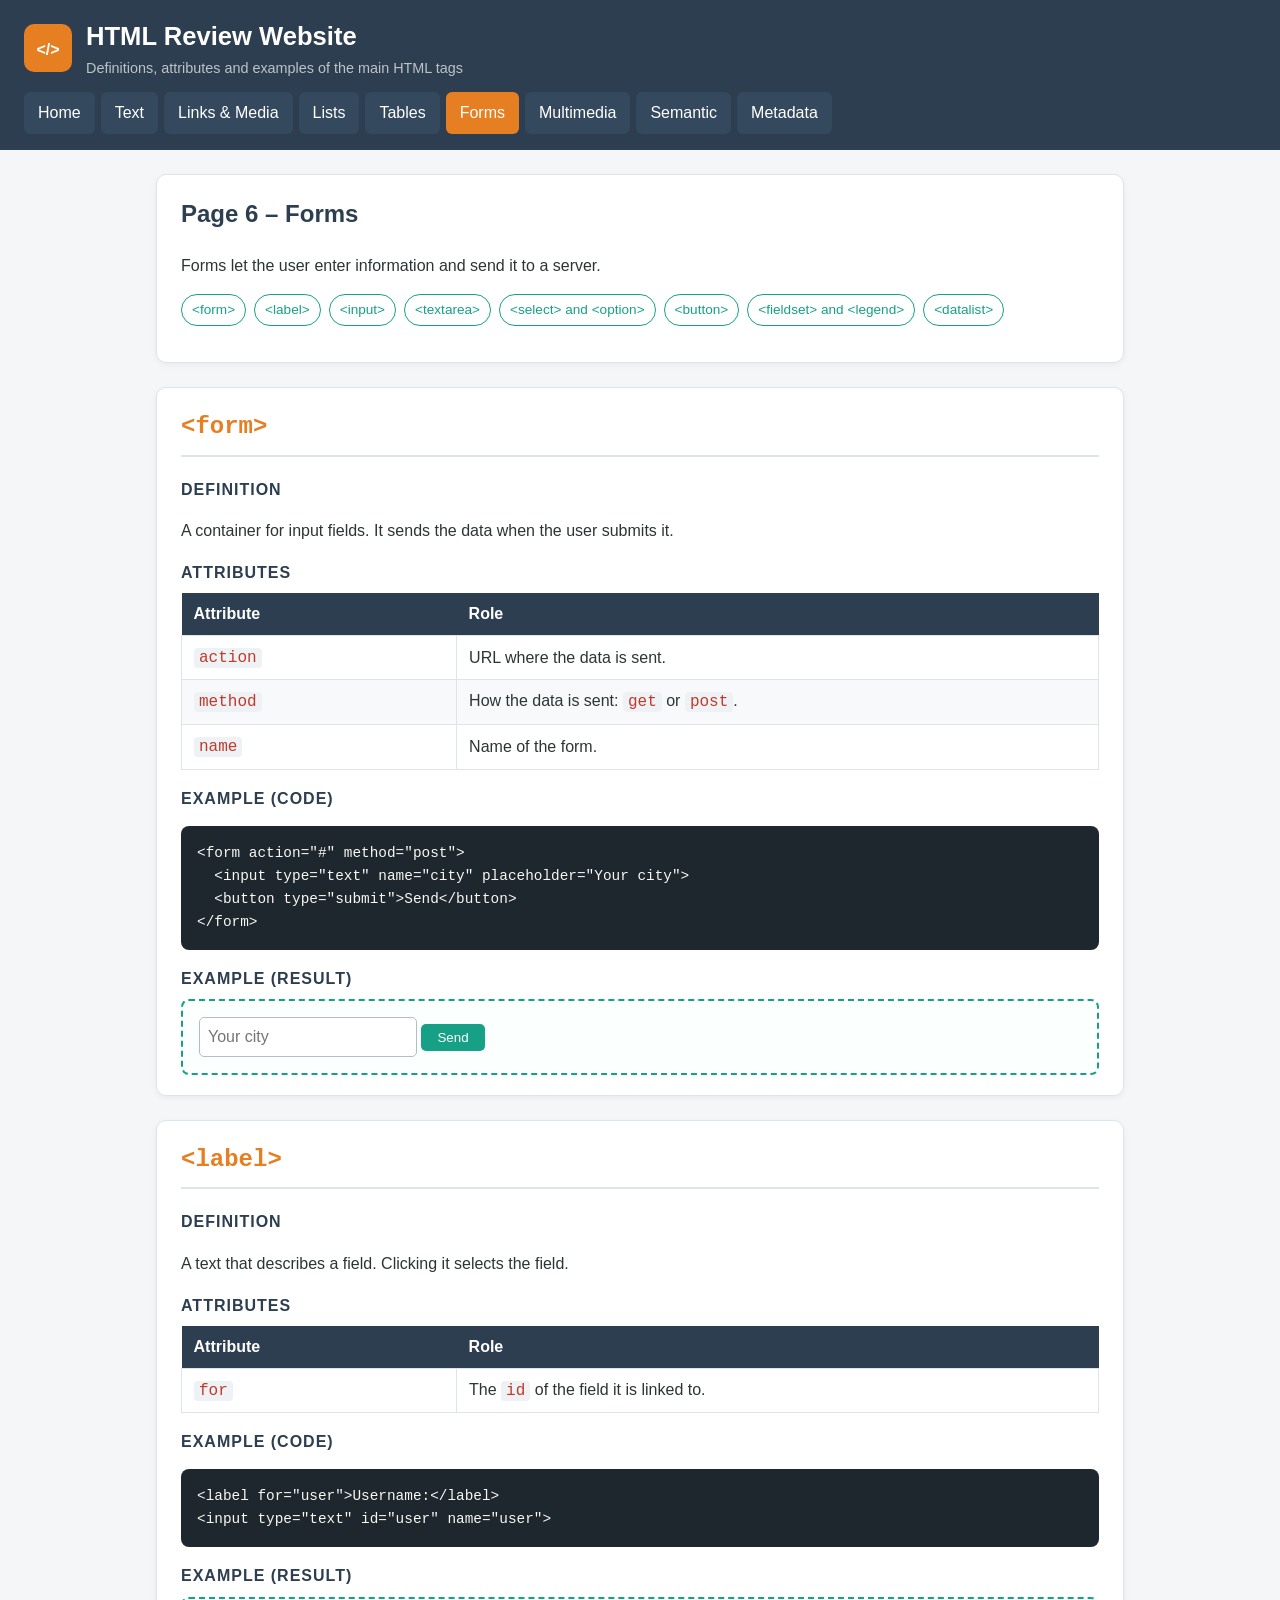
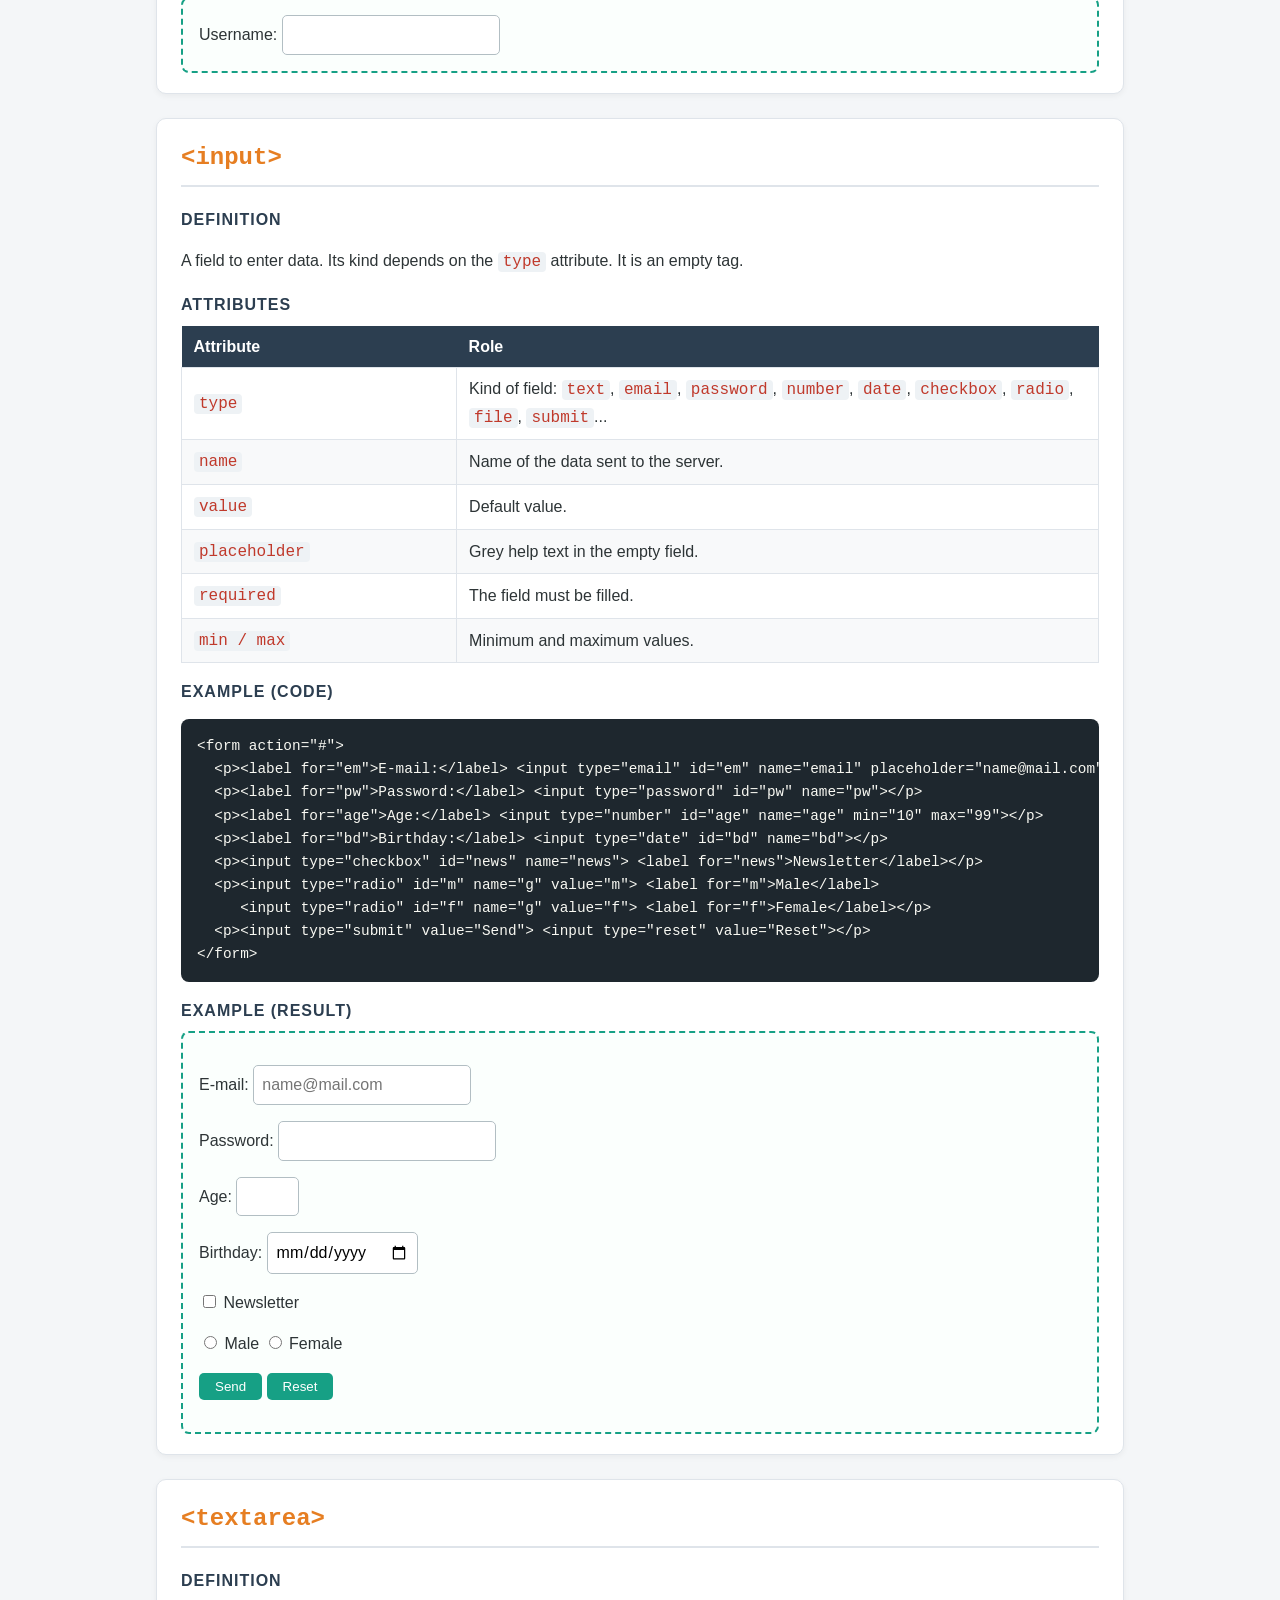
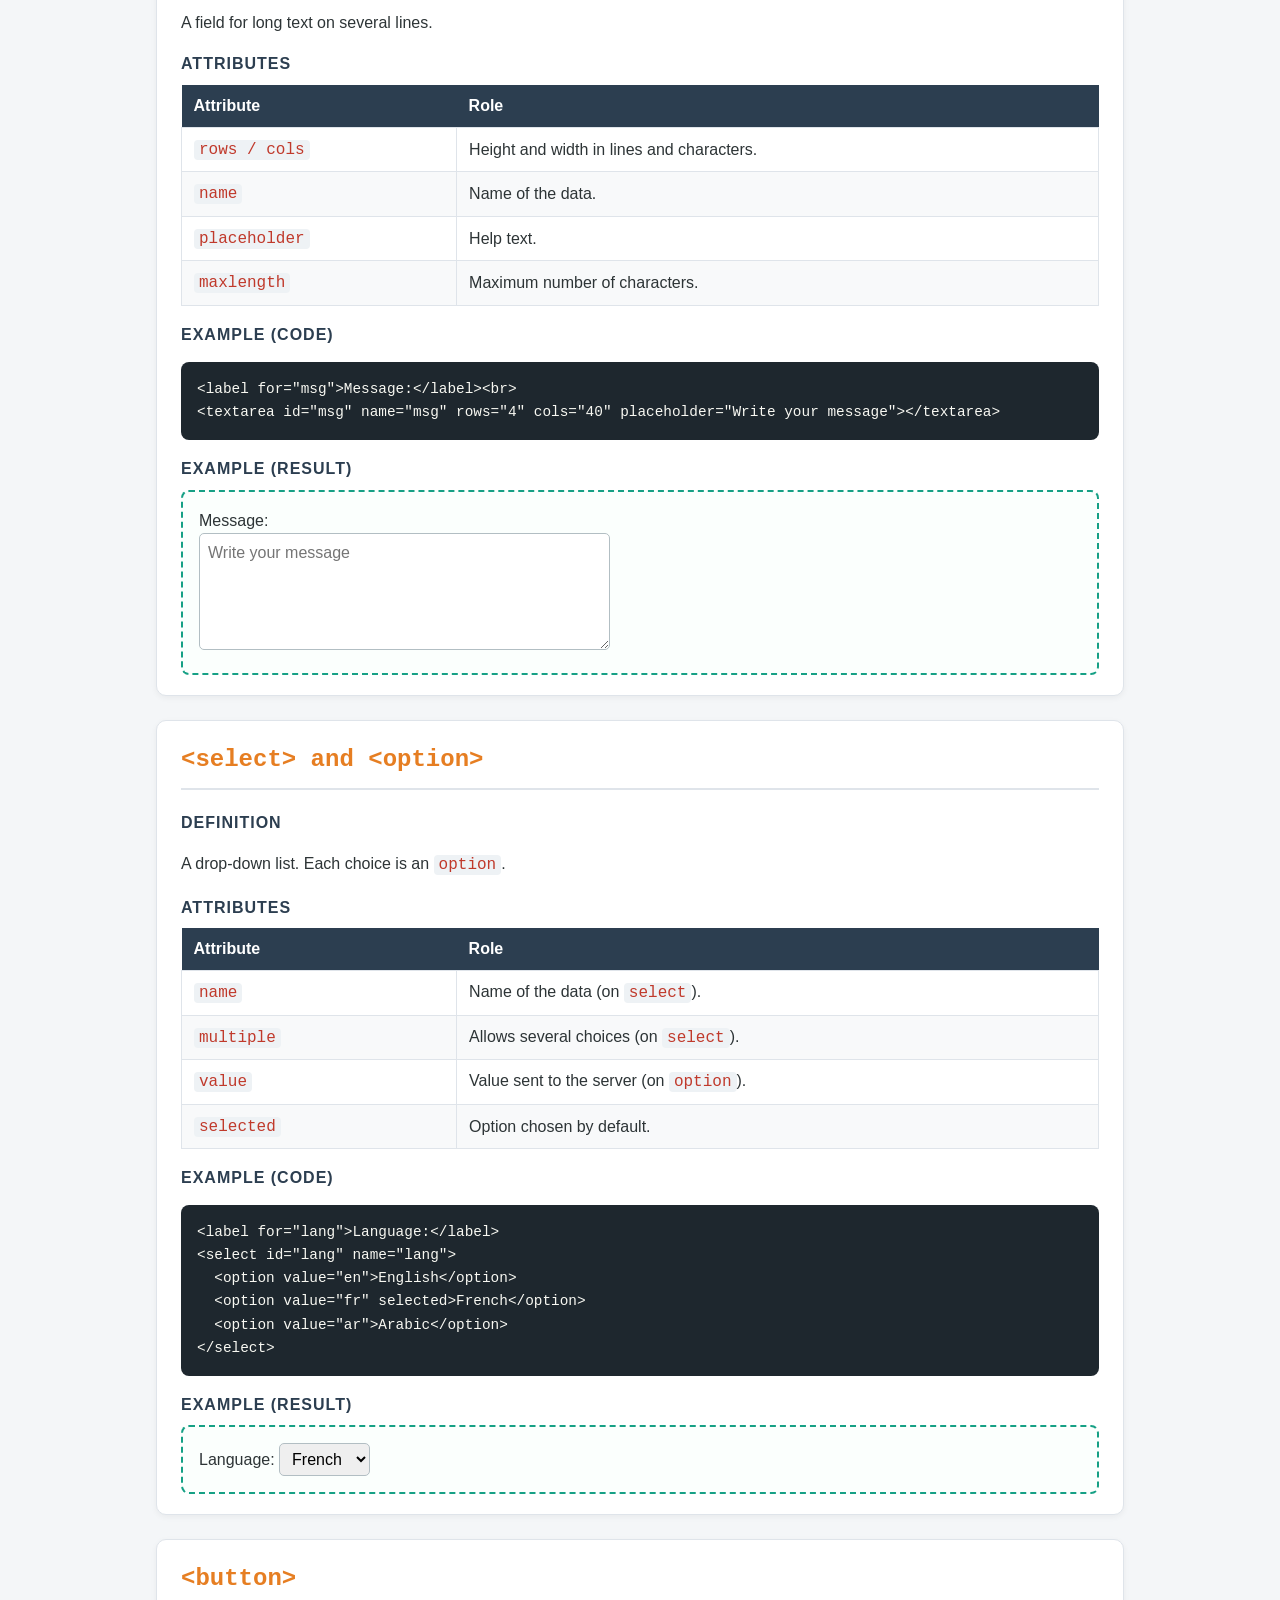
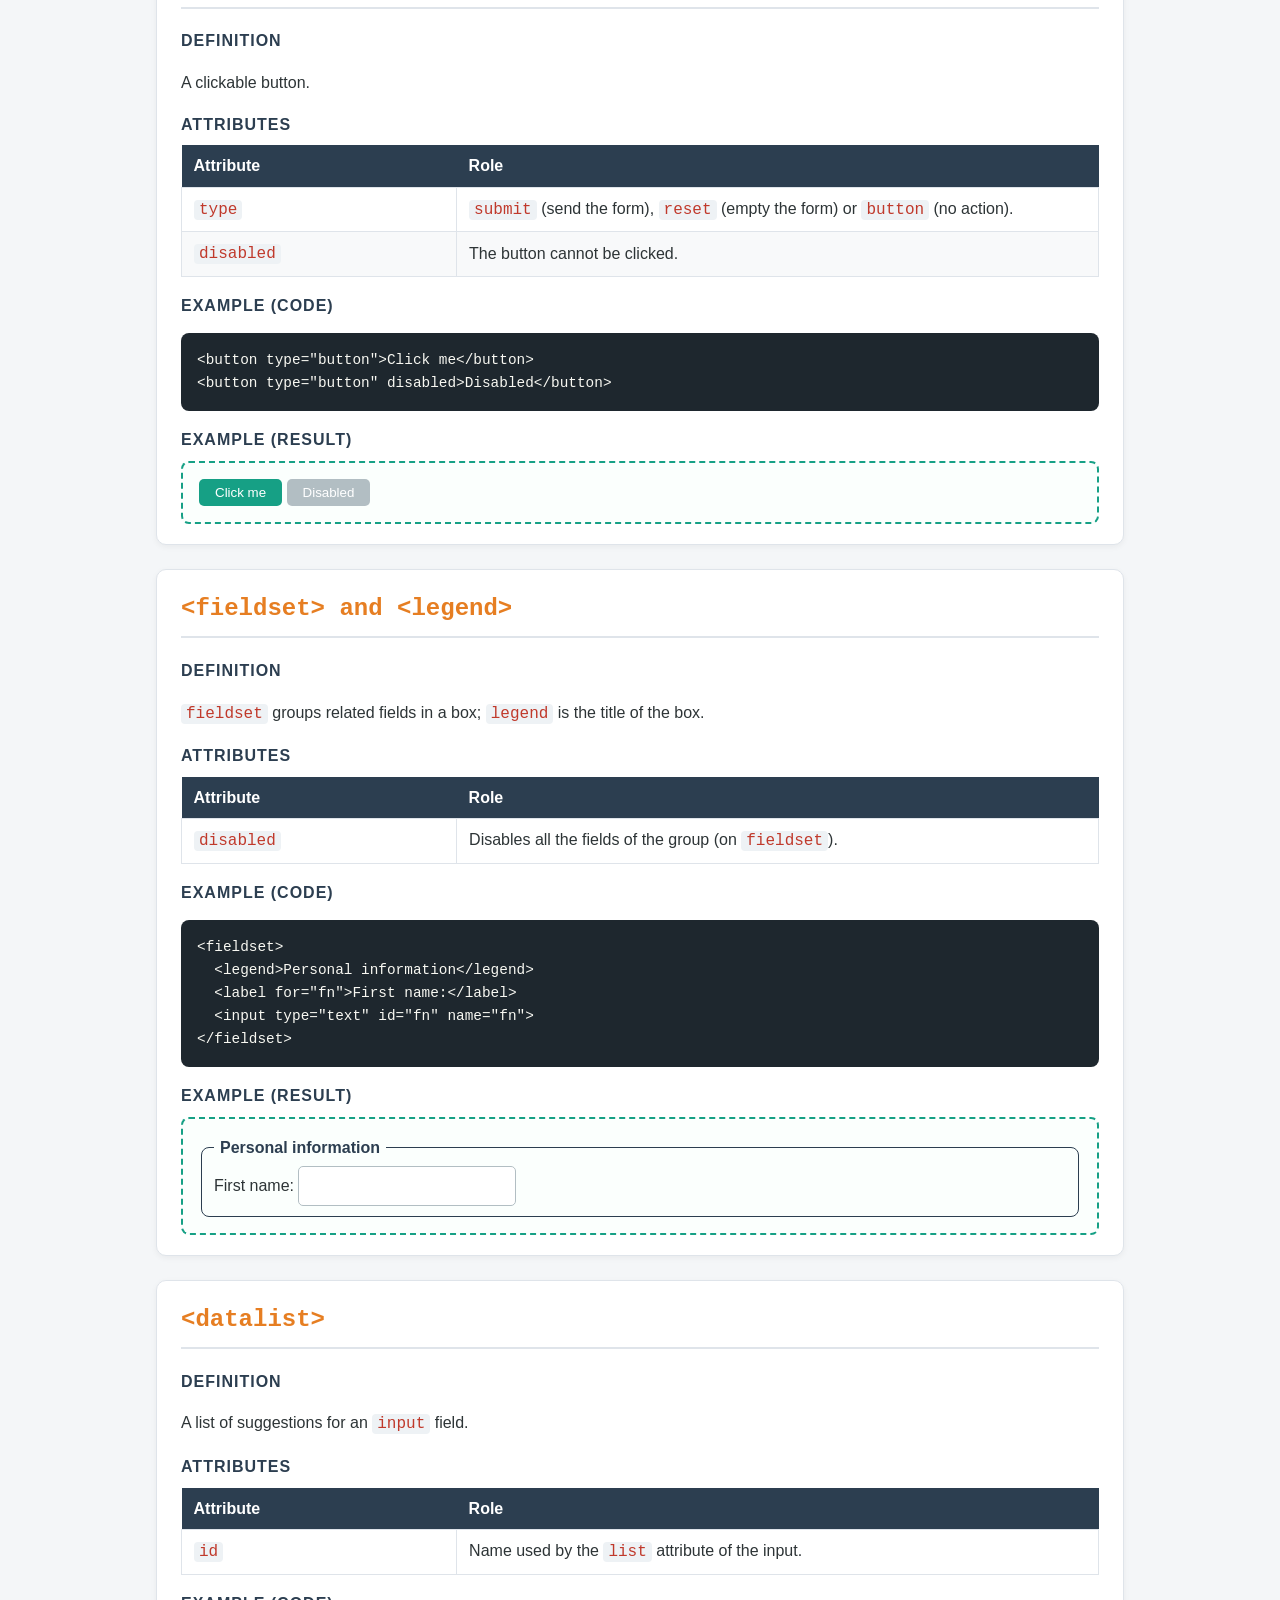
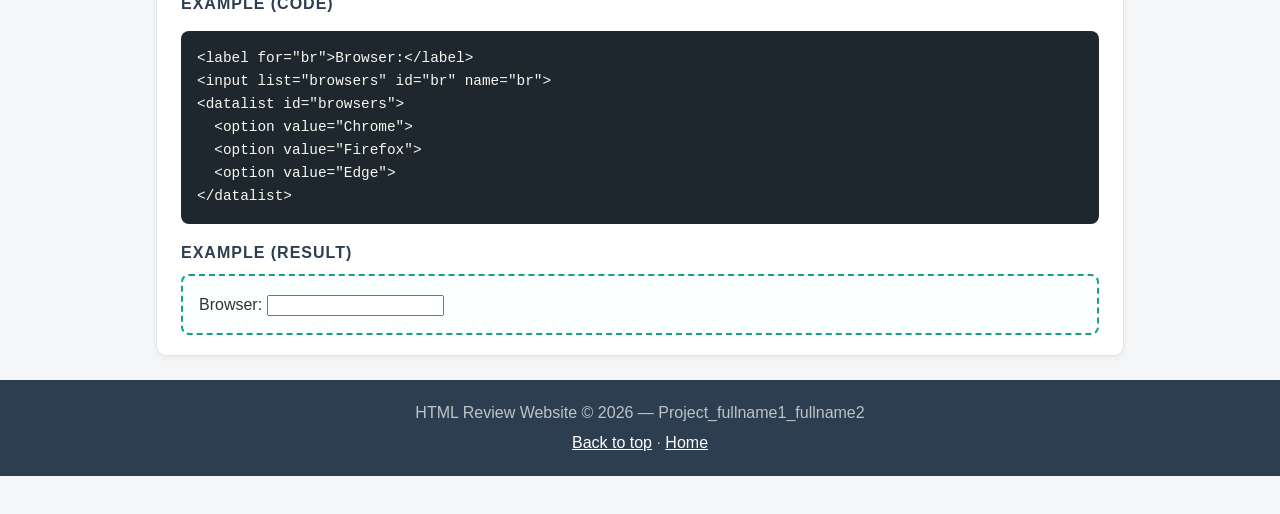
==== Project_FarisAxmdeov_VorisAkbarov/forms.html @ 4b808a38 "Add files via upload" ====
<!DOCTYPE html>
<html lang="en">
<head>
  <meta charset="UTF-8">
  <meta name="viewport" content="width=device-width, initial-scale=1.0">
  <meta name="description" content="HTML Review Website - Forms">
  <title>Forms | HTML Review</title>
  <link rel="stylesheet" href="css/style.css">
</head>
<body id="top">
  <header class="site-header">
    <div class="brand">
      <img src="images/logo.svg" alt="HTML Review logo" width="48" height="48">
      <div>
        <p class="site-title">HTML Review Website</p>
        <p class="site-subtitle">Definitions, attributes and examples of the main HTML tags</p>
      </div>
    </div>
    <nav class="main-nav">
      <ul>
        <li><a href="index.html">Home</a></li>
        <li><a href="text.html">Text</a></li>
        <li><a href="links.html">Links &amp; Media</a></li>
        <li><a href="lists.html">Lists</a></li>
        <li><a href="tables.html">Tables</a></li>
        <li><a href="forms.html" class="active">Forms</a></li>
        <li><a href="media.html">Multimedia</a></li>
        <li><a href="semantic.html">Semantic</a></li>
        <li><a href="metadata.html">Metadata</a></li>
      </ul>
    </nav>
  </header>

  <main>
    <section class="intro">
      <h1>Page 6 &ndash; Forms</h1>
      <p>Forms let the user enter information and send it to a server.</p>
      <ul class="toc">
        <li><a href="#form">&lt;form&gt;</a></li>
        <li><a href="#label">&lt;label&gt;</a></li>
        <li><a href="#input">&lt;input&gt;</a></li>
        <li><a href="#textarea">&lt;textarea&gt;</a></li>
        <li><a href="#select-and-option">&lt;select&gt; and &lt;option&gt;</a></li>
        <li><a href="#button">&lt;button&gt;</a></li>
        <li><a href="#fieldset-and-legend">&lt;fieldset&gt; and &lt;legend&gt;</a></li>
        <li><a href="#datalist">&lt;datalist&gt;</a></li>
      </ul>
    </section>

    <section class="tag" id="form">
      <h2 class="tag-name">&lt;form&gt;</h2>

      <h3>Definition</h3>
      <p>A container for input fields. It sends the data when the user submits it.</p>

      <h3>Attributes</h3>
      <table class="attr-table">
        <thead>
          <tr><th>Attribute</th><th>Role</th></tr>
        </thead>
        <tbody>
          <tr><td><code>action</code></td><td>URL where the data is sent.</td></tr>
          <tr><td><code>method</code></td><td>How the data is sent: <code>get</code> or <code>post</code>.</td></tr>
          <tr><td><code>name</code></td><td>Name of the form.</td></tr>
        </tbody>
      </table>

      <h3>Example (code)</h3>
<pre><code>&lt;form action=&quot;#&quot; method=&quot;post&quot;&gt;
  &lt;input type=&quot;text&quot; name=&quot;city&quot; placeholder=&quot;Your city&quot;&gt;
  &lt;button type=&quot;submit&quot;&gt;Send&lt;/button&gt;
&lt;/form&gt;</code></pre>

      <h3>Example (result)</h3>
      <div class="result">
<form action="#" method="post">
  <input type="text" name="city" placeholder="Your city">
  <button type="submit">Send</button>
</form>
      </div>
    </section>

    <section class="tag" id="label">
      <h2 class="tag-name">&lt;label&gt;</h2>

      <h3>Definition</h3>
      <p>A text that describes a field. Clicking it selects the field.</p>

      <h3>Attributes</h3>
      <table class="attr-table">
        <thead>
          <tr><th>Attribute</th><th>Role</th></tr>
        </thead>
        <tbody>
          <tr><td><code>for</code></td><td>The <code>id</code> of the field it is linked to.</td></tr>
        </tbody>
      </table>

      <h3>Example (code)</h3>
<pre><code>&lt;label for=&quot;user&quot;&gt;Username:&lt;/label&gt;
&lt;input type=&quot;text&quot; id=&quot;user&quot; name=&quot;user&quot;&gt;</code></pre>

      <h3>Example (result)</h3>
      <div class="result">
<label for="user">Username:</label>
<input type="text" id="user" name="user">
      </div>
    </section>

    <section class="tag" id="input">
      <h2 class="tag-name">&lt;input&gt;</h2>

      <h3>Definition</h3>
      <p>A field to enter data. Its kind depends on the <code>type</code> attribute. It is an empty tag.</p>

      <h3>Attributes</h3>
      <table class="attr-table">
        <thead>
          <tr><th>Attribute</th><th>Role</th></tr>
        </thead>
        <tbody>
          <tr><td><code>type</code></td><td>Kind of field: <code>text</code>, <code>email</code>, <code>password</code>, <code>number</code>, <code>date</code>, <code>checkbox</code>, <code>radio</code>, <code>file</code>, <code>submit</code>...</td></tr>
          <tr><td><code>name</code></td><td>Name of the data sent to the server.</td></tr>
          <tr><td><code>value</code></td><td>Default value.</td></tr>
          <tr><td><code>placeholder</code></td><td>Grey help text in the empty field.</td></tr>
          <tr><td><code>required</code></td><td>The field must be filled.</td></tr>
          <tr><td><code>min / max</code></td><td>Minimum and maximum values.</td></tr>
        </tbody>
      </table>

      <h3>Example (code)</h3>
<pre><code>&lt;form action=&quot;#&quot;&gt;
  &lt;p&gt;&lt;label for=&quot;em&quot;&gt;E-mail:&lt;/label&gt; &lt;input type=&quot;email&quot; id=&quot;em&quot; name=&quot;email&quot; placeholder=&quot;name@mail.com&quot; required&gt;&lt;/p&gt;
  &lt;p&gt;&lt;label for=&quot;pw&quot;&gt;Password:&lt;/label&gt; &lt;input type=&quot;password&quot; id=&quot;pw&quot; name=&quot;pw&quot;&gt;&lt;/p&gt;
  &lt;p&gt;&lt;label for=&quot;age&quot;&gt;Age:&lt;/label&gt; &lt;input type=&quot;number&quot; id=&quot;age&quot; name=&quot;age&quot; min=&quot;10&quot; max=&quot;99&quot;&gt;&lt;/p&gt;
  &lt;p&gt;&lt;label for=&quot;bd&quot;&gt;Birthday:&lt;/label&gt; &lt;input type=&quot;date&quot; id=&quot;bd&quot; name=&quot;bd&quot;&gt;&lt;/p&gt;
  &lt;p&gt;&lt;input type=&quot;checkbox&quot; id=&quot;news&quot; name=&quot;news&quot;&gt; &lt;label for=&quot;news&quot;&gt;Newsletter&lt;/label&gt;&lt;/p&gt;
  &lt;p&gt;&lt;input type=&quot;radio&quot; id=&quot;m&quot; name=&quot;g&quot; value=&quot;m&quot;&gt; &lt;label for=&quot;m&quot;&gt;Male&lt;/label&gt;
     &lt;input type=&quot;radio&quot; id=&quot;f&quot; name=&quot;g&quot; value=&quot;f&quot;&gt; &lt;label for=&quot;f&quot;&gt;Female&lt;/label&gt;&lt;/p&gt;
  &lt;p&gt;&lt;input type=&quot;submit&quot; value=&quot;Send&quot;&gt; &lt;input type=&quot;reset&quot; value=&quot;Reset&quot;&gt;&lt;/p&gt;
&lt;/form&gt;</code></pre>

      <h3>Example (result)</h3>
      <div class="result">
<form action="#">
  <p><label for="em">E-mail:</label> <input type="email" id="em" name="email" placeholder="name@mail.com" required></p>
  <p><label for="pw">Password:</label> <input type="password" id="pw" name="pw"></p>
  <p><label for="age">Age:</label> <input type="number" id="age" name="age" min="10" max="99"></p>
  <p><label for="bd">Birthday:</label> <input type="date" id="bd" name="bd"></p>
  <p><input type="checkbox" id="news" name="news"> <label for="news">Newsletter</label></p>
  <p><input type="radio" id="m" name="g" value="m"> <label for="m">Male</label>
     <input type="radio" id="f" name="g" value="f"> <label for="f">Female</label></p>
  <p><input type="submit" value="Send"> <input type="reset" value="Reset"></p>
</form>
      </div>
    </section>

    <section class="tag" id="textarea">
      <h2 class="tag-name">&lt;textarea&gt;</h2>

      <h3>Definition</h3>
      <p>A field for long text on several lines.</p>

      <h3>Attributes</h3>
      <table class="attr-table">
        <thead>
          <tr><th>Attribute</th><th>Role</th></tr>
        </thead>
        <tbody>
          <tr><td><code>rows / cols</code></td><td>Height and width in lines and characters.</td></tr>
          <tr><td><code>name</code></td><td>Name of the data.</td></tr>
          <tr><td><code>placeholder</code></td><td>Help text.</td></tr>
          <tr><td><code>maxlength</code></td><td>Maximum number of characters.</td></tr>
        </tbody>
      </table>

      <h3>Example (code)</h3>
<pre><code>&lt;label for=&quot;msg&quot;&gt;Message:&lt;/label&gt;&lt;br&gt;
&lt;textarea id=&quot;msg&quot; name=&quot;msg&quot; rows=&quot;4&quot; cols=&quot;40&quot; placeholder=&quot;Write your message&quot;&gt;&lt;/textarea&gt;</code></pre>

      <h3>Example (result)</h3>
      <div class="result">
<label for="msg">Message:</label><br>
<textarea id="msg" name="msg" rows="4" cols="40" placeholder="Write your message"></textarea>
      </div>
    </section>

    <section class="tag" id="select-and-option">
      <h2 class="tag-name">&lt;select&gt; and &lt;option&gt;</h2>

      <h3>Definition</h3>
      <p>A drop-down list. Each choice is an <code>option</code>.</p>

      <h3>Attributes</h3>
      <table class="attr-table">
        <thead>
          <tr><th>Attribute</th><th>Role</th></tr>
        </thead>
        <tbody>
          <tr><td><code>name</code></td><td>Name of the data (on <code>select</code>).</td></tr>
          <tr><td><code>multiple</code></td><td>Allows several choices (on <code>select</code>).</td></tr>
          <tr><td><code>value</code></td><td>Value sent to the server (on <code>option</code>).</td></tr>
          <tr><td><code>selected</code></td><td>Option chosen by default.</td></tr>
        </tbody>
      </table>

      <h3>Example (code)</h3>
<pre><code>&lt;label for=&quot;lang&quot;&gt;Language:&lt;/label&gt;
&lt;select id=&quot;lang&quot; name=&quot;lang&quot;&gt;
  &lt;option value=&quot;en&quot;&gt;English&lt;/option&gt;
  &lt;option value=&quot;fr&quot; selected&gt;French&lt;/option&gt;
  &lt;option value=&quot;ar&quot;&gt;Arabic&lt;/option&gt;
&lt;/select&gt;</code></pre>

      <h3>Example (result)</h3>
      <div class="result">
<label for="lang">Language:</label>
<select id="lang" name="lang">
  <option value="en">English</option>
  <option value="fr" selected>French</option>
  <option value="ar">Arabic</option>
</select>
      </div>
    </section>

    <section class="tag" id="button">
      <h2 class="tag-name">&lt;button&gt;</h2>

      <h3>Definition</h3>
      <p>A clickable button.</p>

      <h3>Attributes</h3>
      <table class="attr-table">
        <thead>
          <tr><th>Attribute</th><th>Role</th></tr>
        </thead>
        <tbody>
          <tr><td><code>type</code></td><td><code>submit</code> (send the form), <code>reset</code> (empty the form) or <code>button</code> (no action).</td></tr>
          <tr><td><code>disabled</code></td><td>The button cannot be clicked.</td></tr>
        </tbody>
      </table>

      <h3>Example (code)</h3>
<pre><code>&lt;button type=&quot;button&quot;&gt;Click me&lt;/button&gt;
&lt;button type=&quot;button&quot; disabled&gt;Disabled&lt;/button&gt;</code></pre>

      <h3>Example (result)</h3>
      <div class="result">
<button type="button">Click me</button>
<button type="button" disabled>Disabled</button>
      </div>
    </section>

    <section class="tag" id="fieldset-and-legend">
      <h2 class="tag-name">&lt;fieldset&gt; and &lt;legend&gt;</h2>

      <h3>Definition</h3>
      <p><code>fieldset</code> groups related fields in a box; <code>legend</code> is the title of the box.</p>

      <h3>Attributes</h3>
      <table class="attr-table">
        <thead>
          <tr><th>Attribute</th><th>Role</th></tr>
        </thead>
        <tbody>
          <tr><td><code>disabled</code></td><td>Disables all the fields of the group (on <code>fieldset</code>).</td></tr>
        </tbody>
      </table>

      <h3>Example (code)</h3>
<pre><code>&lt;fieldset&gt;
  &lt;legend&gt;Personal information&lt;/legend&gt;
  &lt;label for=&quot;fn&quot;&gt;First name:&lt;/label&gt;
  &lt;input type=&quot;text&quot; id=&quot;fn&quot; name=&quot;fn&quot;&gt;
&lt;/fieldset&gt;</code></pre>

      <h3>Example (result)</h3>
      <div class="result">
<fieldset>
  <legend>Personal information</legend>
  <label for="fn">First name:</label>
  <input type="text" id="fn" name="fn">
</fieldset>
      </div>
    </section>

    <section class="tag" id="datalist">
      <h2 class="tag-name">&lt;datalist&gt;</h2>

      <h3>Definition</h3>
      <p>A list of suggestions for an <code>input</code> field.</p>

      <h3>Attributes</h3>
      <table class="attr-table">
        <thead>
          <tr><th>Attribute</th><th>Role</th></tr>
        </thead>
        <tbody>
          <tr><td><code>id</code></td><td>Name used by the <code>list</code> attribute of the input.</td></tr>
        </tbody>
      </table>

      <h3>Example (code)</h3>
<pre><code>&lt;label for=&quot;br&quot;&gt;Browser:&lt;/label&gt;
&lt;input list=&quot;browsers&quot; id=&quot;br&quot; name=&quot;br&quot;&gt;
&lt;datalist id=&quot;browsers&quot;&gt;
  &lt;option value=&quot;Chrome&quot;&gt;
  &lt;option value=&quot;Firefox&quot;&gt;
  &lt;option value=&quot;Edge&quot;&gt;
&lt;/datalist&gt;</code></pre>

      <h3>Example (result)</h3>
      <div class="result">
<label for="br">Browser:</label>
<input list="browsers" id="br" name="br">
<datalist id="browsers">
  <option value="Chrome">
  <option value="Firefox">
  <option value="Edge">
</datalist>
      </div>
    </section>
  </main>

  <footer class="site-footer">
    <p>HTML Review Website &copy; 2026 &mdash; Project_fullname1_fullname2</p>
    <p><a href="#top">Back to top</a> &middot; <a href="index.html">Home</a></p>
  </footer>
</body>
</html>
---- Project_FarisAxmdeov_VorisAkbarov/css/style.css ----
:root {
  --navy: #2c3e50;
  --navy-light: #34495e;
  --accent: #e67e22;
  --green: #16a085;
  --bg: #f4f6f8;
  --card: #ffffff;
  --text: #2d3436;
  --muted: #7f8c8d;
  --border: #dfe4ea;
  --code-bg: #1e272e;
  --code-text: #f8f8f2;
}

* {
  box-sizing: border-box;
}

body {
  margin: 0;
  font-family: "Segoe UI", Arial, sans-serif;
  line-height: 1.6;
  color: var(--text);
  background-color: var(--bg);
}

a {
  color: var(--green);
}

a:hover {
  color: var(--accent);
}


.site-header {
  background-color: var(--navy);
  color: #ffffff;
  padding: 16px 24px;
  display: flex;
  flex-direction: column;
  gap: 12px;
}

.brand {
  display: flex;
  align-items: center;
  gap: 14px;
}

.site-title {
  margin: 0;
  font-size: 1.6rem;
  font-weight: bold;
}

.site-subtitle {
  margin: 0;
  font-size: 0.9rem;
  color: #bdc3c7;
}

.main-nav ul {
  list-style: none;
  margin: 0;
  padding: 0;
  display: flex;
  flex-wrap: wrap;
  gap: 6px;
}

.main-nav a {
  display: block;
  padding: 8px 14px;
  border-radius: 6px;
  color: #ffffff;
  text-decoration: none;
  background-color: var(--navy-light);
  transition: background-color 0.2s;
}

.main-nav a:hover {
  background-color: var(--green);
  color: #ffffff;
}

.main-nav a.active {
  background-color: var(--accent);
}

main {
  max-width: 1000px;
  margin: 24px auto;
  padding: 0 16px;
}

.intro,
.tag {
  background-color: var(--card);
  border: 1px solid var(--border);
  border-radius: 10px;
  padding: 20px 24px;
  margin-bottom: 24px;
  box-shadow: 0 2px 6px rgba(0, 0, 0, 0.05);
}

.intro h1 {
  margin-top: 0;
  color: var(--navy);
}

/* Table of contents (Flexbox) */
.toc {
  list-style: none;
  padding: 0;
  display: flex;
  flex-wrap: wrap;
  gap: 8px;
}

.toc a {
  display: inline-block;
  padding: 4px 10px;
  border: 1px solid var(--green);
  border-radius: 20px;
  font-size: 0.85rem;
  text-decoration: none;
}

.tag-name {
  margin-top: 0;
  color: var(--accent);
  font-family: Consolas, "Courier New", monospace;
  border-bottom: 2px solid var(--border);
  padding-bottom: 8px;
}

.tag h3 {
  color: var(--navy);
  margin-bottom: 8px;
  font-size: 1rem;
  text-transform: uppercase;
  letter-spacing: 1px;
}

/* ---------- Attribute tables ---------- */
.attr-table {
  width: 100%;
  border-collapse: collapse;
}

.attr-table th {
  background-color: var(--navy);
  color: #ffffff;
  text-align: left;
  padding: 8px 12px;
}

.attr-table td {
  border: 1px solid var(--border);
  padding: 8px 12px;
}

.attr-table td:first-child {
  width: 30%;
}

.attr-table tbody tr:nth-child(even) {
  background-color: #f8f9fa;
}

/* ---------- Code blocks ---------- */
pre {
  background-color: var(--code-bg);
  color: var(--code-text);
  padding: 16px;
  border-radius: 8px;
  overflow-x: auto;
  font-size: 0.9rem;
}

code {
  font-family: Consolas, "Courier New", monospace;
}

p code,
td code {
  background-color: #eef2f5;
  color: #c0392b;
  padding: 1px 5px;
  border-radius: 4px;
}

/* ---------- Result boxes ---------- */
.result {
  border: 2px dashed var(--green);
  border-radius: 8px;
  padding: 16px;
  background-color: #fbfffd;
  overflow-x: auto;
}

.result pre {
  background-color: #eef2f5;
  color: var(--text);
}

.note {
  color: var(--muted);
  font-style: italic;
}

.highlight {
  color: #ffffff;
  background-color: var(--accent);
  padding: 2px 6px;
  border-radius: 4px;
}

.box {
  border: 2px solid var(--navy);
  padding: 10px;
  margin: 10px 0;
}

blockquote {
  border-left: 4px solid var(--accent);
  margin: 0;
  padding: 8px 16px;
  background-color: #fdf2e9;
}

/* ---------- Demo tables ---------- */
.demo-table {
  border-collapse: collapse;
  min-width: 260px;
}

.demo-table caption {
  font-weight: bold;
  padding: 6px;
  color: var(--navy);
}

.demo-table th,
.demo-table td {
  border: 1px solid var(--navy);
  padding: 6px 12px;
  text-align: center;
}

.demo-table th,
.demo-table thead td {
  background-color: #d6eaf8;
}

.demo-table tfoot td {
  background-color: #fdebd0;
  font-weight: bold;
}

/* ---------- Forms ---------- */
.result input[type="text"],
.result input[type="email"],
.result input[type="password"],
.result input[type="number"],
.result input[type="date"],
.result select,
.result textarea {
  padding: 6px 8px;
  border: 1px solid #b2bec3;
  border-radius: 5px;
  font: inherit;
}

.result button,
.result input[type="submit"],
.result input[type="reset"] {
  padding: 6px 16px;
  border: none;
  border-radius: 5px;
  background-color: var(--green);
  color: #ffffff;
  cursor: pointer;
}

.result button:disabled {
  background-color: #b2bec3;
  cursor: not-allowed;
}

fieldset {
  border: 1px solid var(--navy);
  border-radius: 8px;
}

legend {
  padding: 0 6px;
  font-weight: bold;
  color: var(--navy);
}

/* ---------- Multimedia ---------- */
img,
video,
iframe {
  max-width: 100%;
}

iframe {
  border: 1px solid var(--border);
}

canvas {
  border: 2px solid var(--navy);
  background-color: #ffffff;
}

figure {
  margin: 0;
  display: inline-block;
  text-align: center;
}

figcaption {
  font-size: 0.85rem;
  color: var(--muted);
}

/* ---------- Semantic demos ---------- */
.result header,
.result nav,
.result section,
.result article,
.result aside,
.result footer,
.like-main {
  border: 1px solid var(--border);
  border-radius: 6px;
  padding: 8px 12px;
  margin: 6px 0;
}

.result header {
  background-color: #d6eaf8;
}

.result nav {
  background-color: #d1f2eb;
}

.result aside {
  background-color: #fdebd0;
}

.result footer {
  background-color: #e5e8e8;
}

/* Full page layout with Flexbox */
.layout-demo {
  display: flex;
  flex-direction: column;
  text-align: center;
  font-weight: bold;
}

.layout-middle {
  display: flex;
  gap: 8px;
}

.layout-middle main {
  flex: 3;
  margin: 6px 0;
  padding: 8px;
  border: 1px dashed var(--navy);
}

.layout-middle aside {
  flex: 1;
}

details {
  border: 1px solid var(--border);
  border-radius: 6px;
  padding: 8px 12px;
}

summary {
  cursor: pointer;
  font-weight: bold;
  color: var(--navy);
}

/* ---------- Footer ---------- */
.site-footer {
  background-color: var(--navy);
  color: #bdc3c7;
  text-align: center;
  padding: 16px;
}

.site-footer p {
  margin: 4px 0;
}

.site-footer a {
  color: #ffffff;
}

/* ---------- Small screens ---------- */
@media (max-width: 600px) {
  .layout-middle {
    flex-direction: column;
  }

  .site-title {
    font-size: 1.3rem;
  }
}
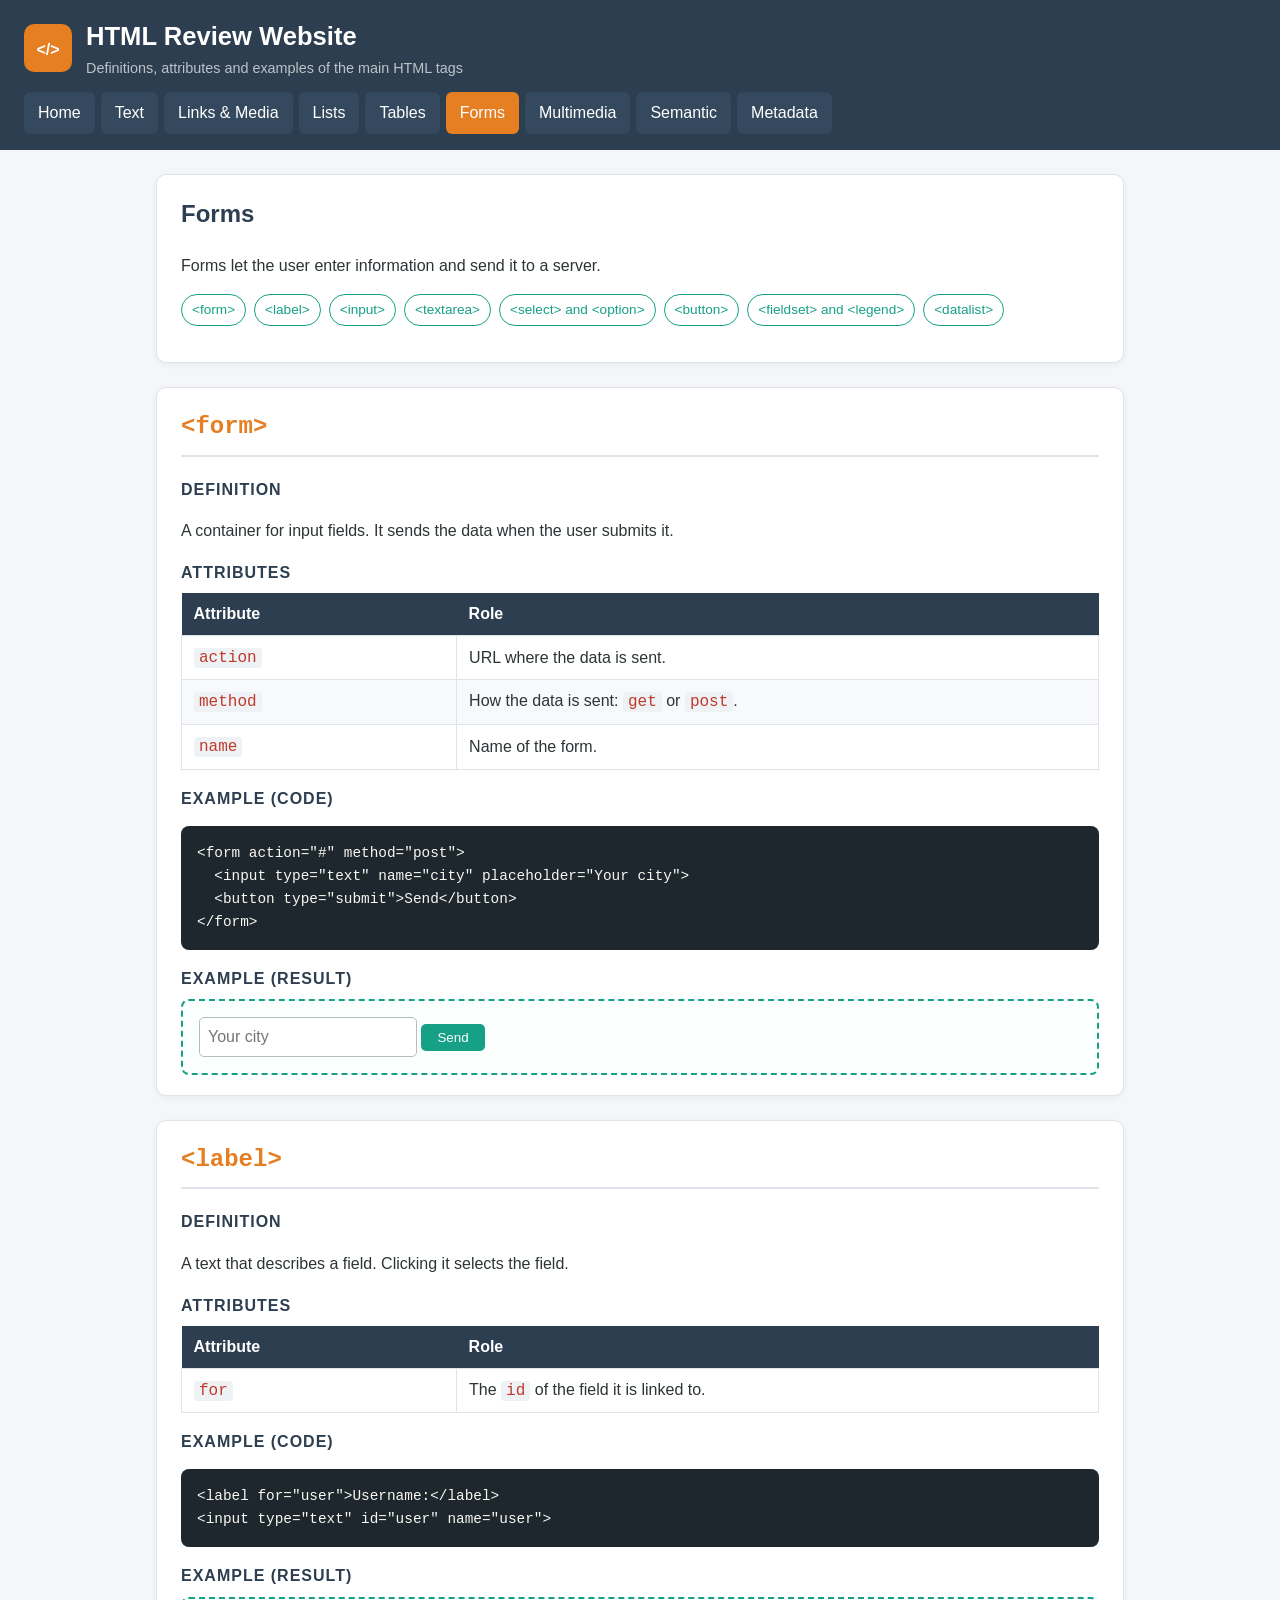
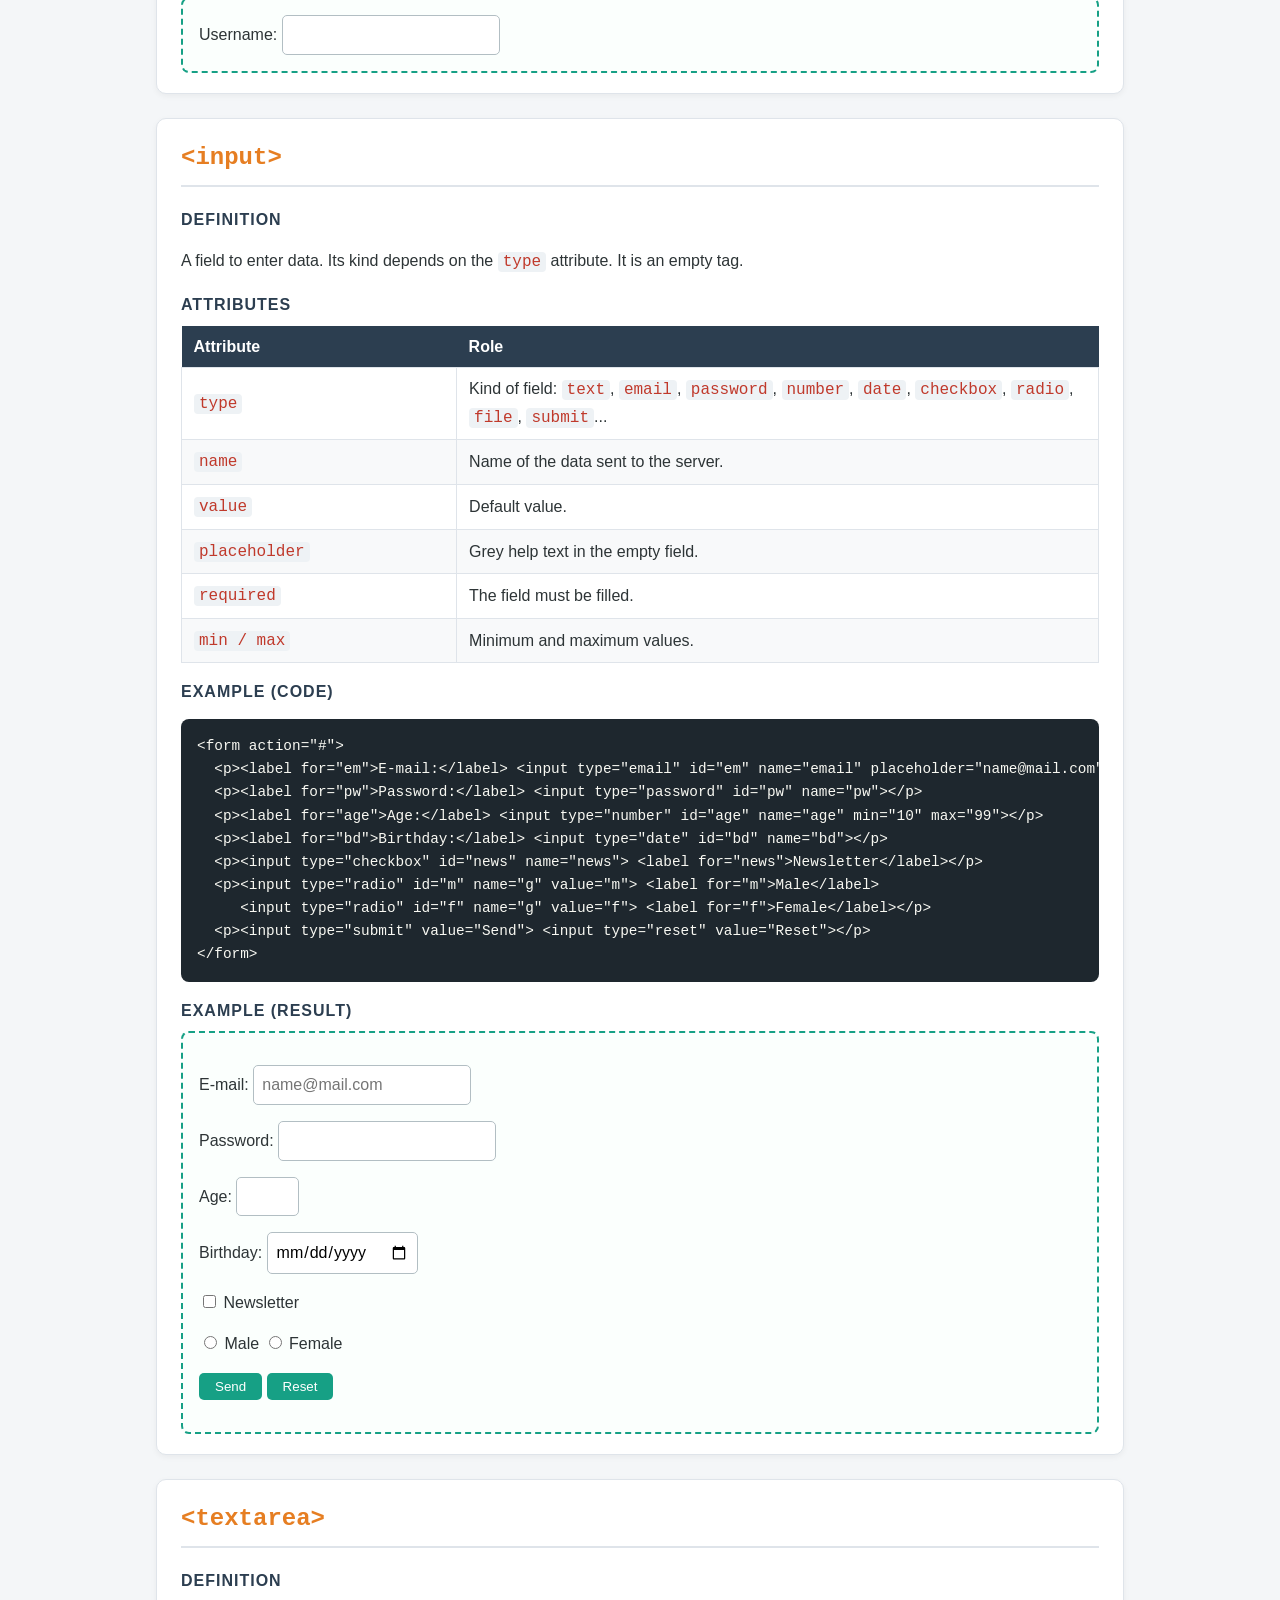
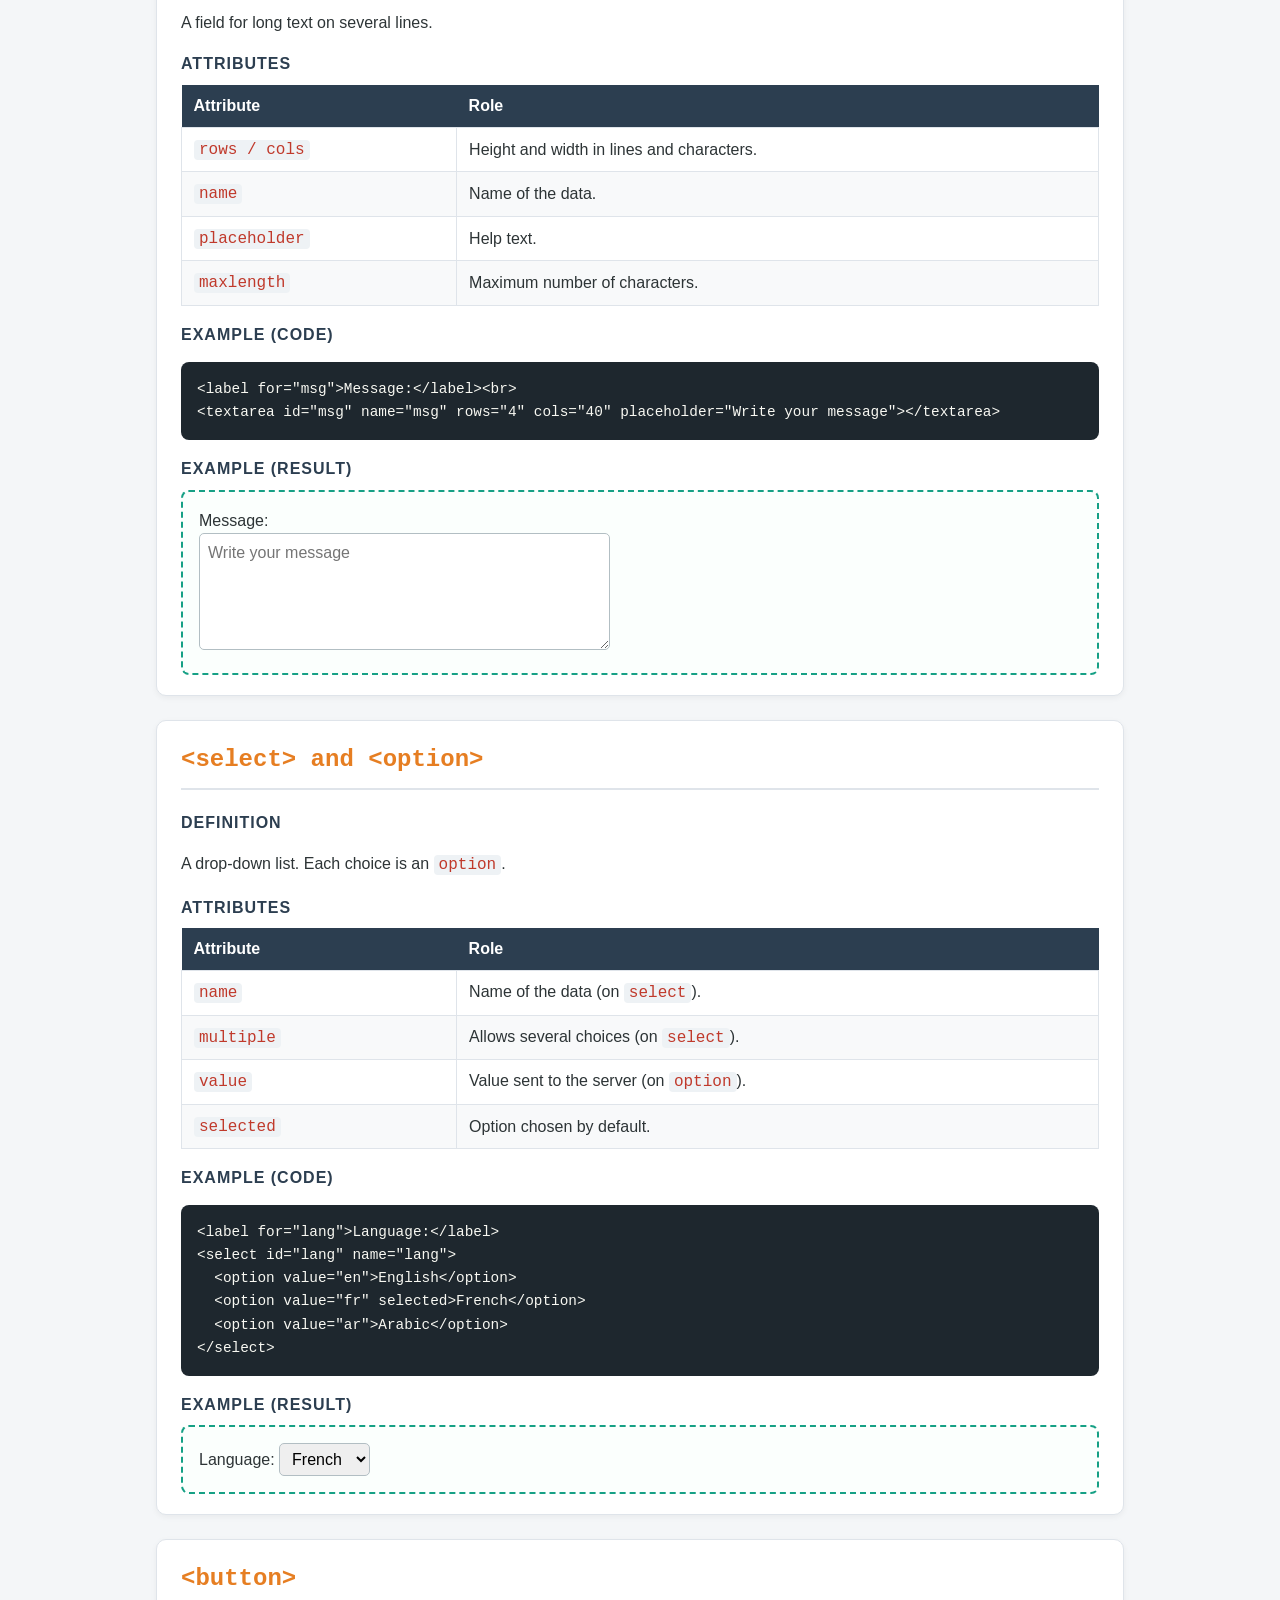
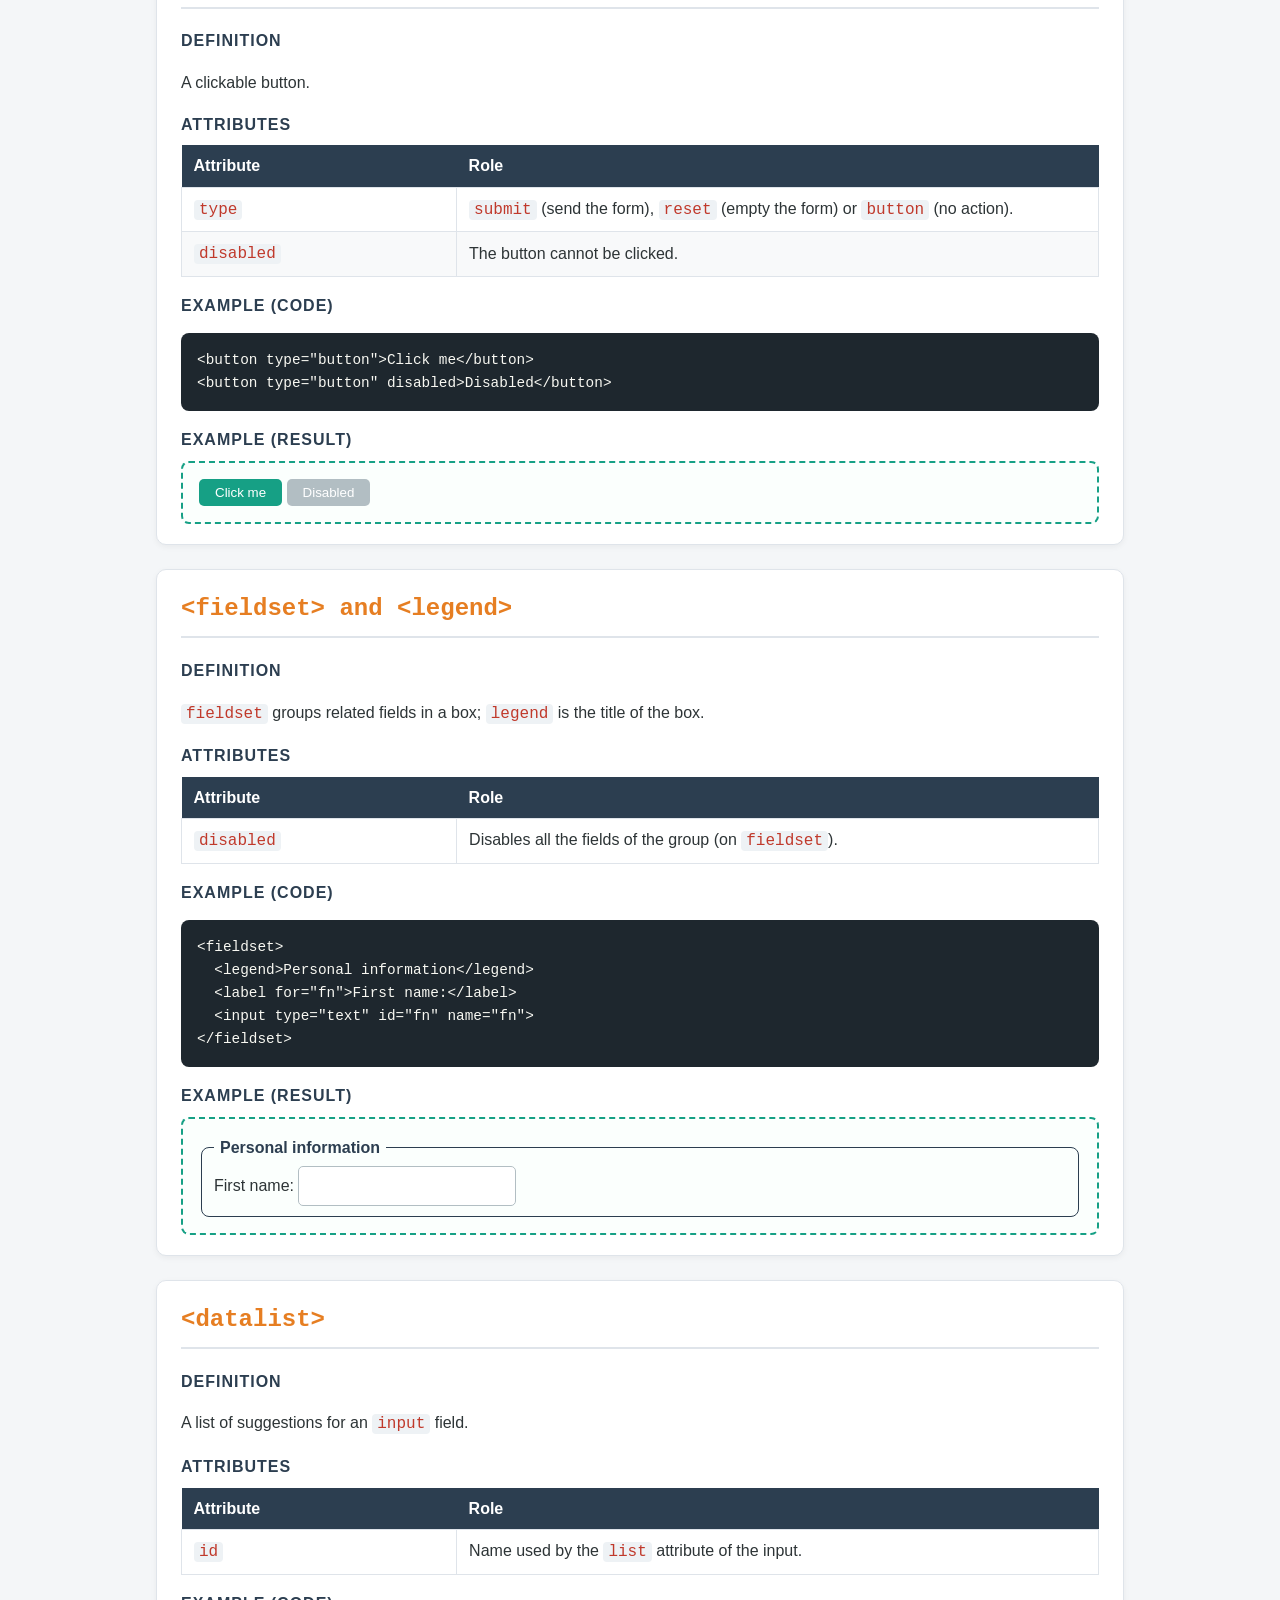
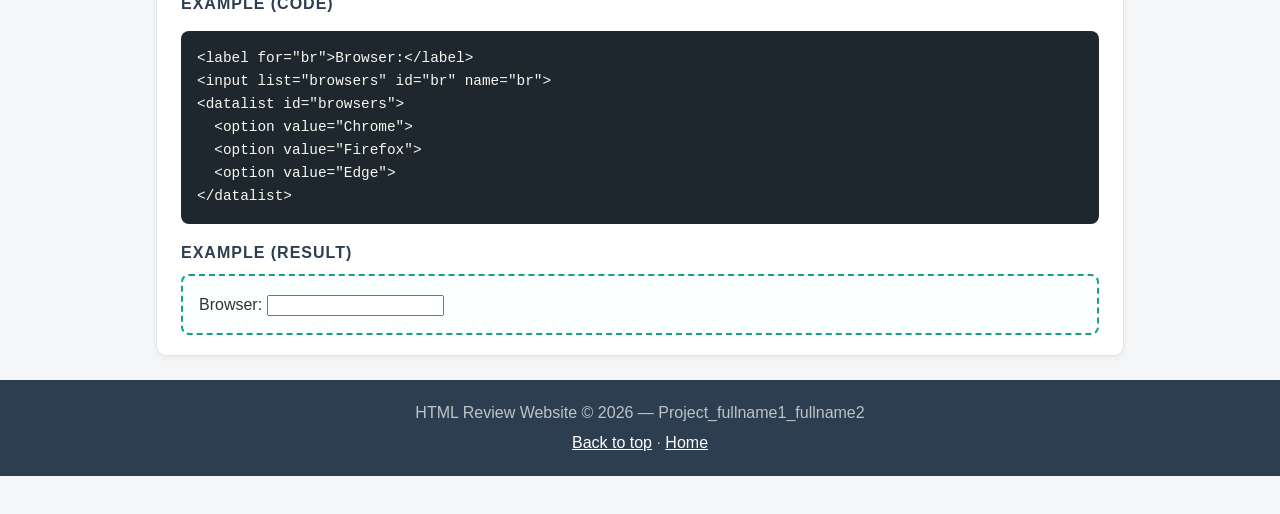
==== commit e76fef34: "Add files via upload" ====
--- a/Project_FarisAxmdeov_VorisAkbarov/forms.html
+++ b/Project_FarisAxmdeov_VorisAkbarov/forms.html
@@ -1,330 +1,330 @@
-<!DOCTYPE html>
-<html lang="en">
-<head>
-  <meta charset="UTF-8">
-  <meta name="viewport" content="width=device-width, initial-scale=1.0">
-  <meta name="description" content="HTML Review Website - Forms">
-  <title>Forms | HTML Review</title>
-  <link rel="stylesheet" href="css/style.css">
-</head>
-<body id="top">
-  <header class="site-header">
-    <div class="brand">
-      <img src="images/logo.svg" alt="HTML Review logo" width="48" height="48">
-      <div>
-        <p class="site-title">HTML Review Website</p>
-        <p class="site-subtitle">Definitions, attributes and examples of the main HTML tags</p>
-      </div>
-    </div>
-    <nav class="main-nav">
-      <ul>
-        <li><a href="index.html">Home</a></li>
-        <li><a href="text.html">Text</a></li>
-        <li><a href="links.html">Links &amp; Media</a></li>
-        <li><a href="lists.html">Lists</a></li>
-        <li><a href="tables.html">Tables</a></li>
-        <li><a href="forms.html" class="active">Forms</a></li>
-        <li><a href="media.html">Multimedia</a></li>
-        <li><a href="semantic.html">Semantic</a></li>
-        <li><a href="metadata.html">Metadata</a></li>
-      </ul>
-    </nav>
-  </header>
-
-  <main>
-    <section class="intro">
-      <h1>Page 6 &ndash; Forms</h1>
-      <p>Forms let the user enter information and send it to a server.</p>
-      <ul class="toc">
-        <li><a href="#form">&lt;form&gt;</a></li>
-        <li><a href="#label">&lt;label&gt;</a></li>
-        <li><a href="#input">&lt;input&gt;</a></li>
-        <li><a href="#textarea">&lt;textarea&gt;</a></li>
-        <li><a href="#select-and-option">&lt;select&gt; and &lt;option&gt;</a></li>
-        <li><a href="#button">&lt;button&gt;</a></li>
-        <li><a href="#fieldset-and-legend">&lt;fieldset&gt; and &lt;legend&gt;</a></li>
-        <li><a href="#datalist">&lt;datalist&gt;</a></li>
-      </ul>
-    </section>
-
-    <section class="tag" id="form">
-      <h2 class="tag-name">&lt;form&gt;</h2>
-
-      <h3>Definition</h3>
-      <p>A container for input fields. It sends the data when the user submits it.</p>
-
-      <h3>Attributes</h3>
-      <table class="attr-table">
-        <thead>
-          <tr><th>Attribute</th><th>Role</th></tr>
-        </thead>
-        <tbody>
-          <tr><td><code>action</code></td><td>URL where the data is sent.</td></tr>
-          <tr><td><code>method</code></td><td>How the data is sent: <code>get</code> or <code>post</code>.</td></tr>
-          <tr><td><code>name</code></td><td>Name of the form.</td></tr>
-        </tbody>
-      </table>
-
-      <h3>Example (code)</h3>
-<pre><code>&lt;form action=&quot;#&quot; method=&quot;post&quot;&gt;
-  &lt;input type=&quot;text&quot; name=&quot;city&quot; placeholder=&quot;Your city&quot;&gt;
-  &lt;button type=&quot;submit&quot;&gt;Send&lt;/button&gt;
-&lt;/form&gt;</code></pre>
-
-      <h3>Example (result)</h3>
-      <div class="result">
-<form action="#" method="post">
-  <input type="text" name="city" placeholder="Your city">
-  <button type="submit">Send</button>
-</form>
-      </div>
-    </section>
-
-    <section class="tag" id="label">
-      <h2 class="tag-name">&lt;label&gt;</h2>
-
-      <h3>Definition</h3>
-      <p>A text that describes a field. Clicking it selects the field.</p>
-
-      <h3>Attributes</h3>
-      <table class="attr-table">
-        <thead>
-          <tr><th>Attribute</th><th>Role</th></tr>
-        </thead>
-        <tbody>
-          <tr><td><code>for</code></td><td>The <code>id</code> of the field it is linked to.</td></tr>
-        </tbody>
-      </table>
-
-      <h3>Example (code)</h3>
-<pre><code>&lt;label for=&quot;user&quot;&gt;Username:&lt;/label&gt;
-&lt;input type=&quot;text&quot; id=&quot;user&quot; name=&quot;user&quot;&gt;</code></pre>
-
-      <h3>Example (result)</h3>
-      <div class="result">
-<label for="user">Username:</label>
-<input type="text" id="user" name="user">
-      </div>
-    </section>
-
-    <section class="tag" id="input">
-      <h2 class="tag-name">&lt;input&gt;</h2>
-
-      <h3>Definition</h3>
-      <p>A field to enter data. Its kind depends on the <code>type</code> attribute. It is an empty tag.</p>
-
-      <h3>Attributes</h3>
-      <table class="attr-table">
-        <thead>
-          <tr><th>Attribute</th><th>Role</th></tr>
-        </thead>
-        <tbody>
-          <tr><td><code>type</code></td><td>Kind of field: <code>text</code>, <code>email</code>, <code>password</code>, <code>number</code>, <code>date</code>, <code>checkbox</code>, <code>radio</code>, <code>file</code>, <code>submit</code>...</td></tr>
-          <tr><td><code>name</code></td><td>Name of the data sent to the server.</td></tr>
-          <tr><td><code>value</code></td><td>Default value.</td></tr>
-          <tr><td><code>placeholder</code></td><td>Grey help text in the empty field.</td></tr>
-          <tr><td><code>required</code></td><td>The field must be filled.</td></tr>
-          <tr><td><code>min / max</code></td><td>Minimum and maximum values.</td></tr>
-        </tbody>
-      </table>
-
-      <h3>Example (code)</h3>
-<pre><code>&lt;form action=&quot;#&quot;&gt;
-  &lt;p&gt;&lt;label for=&quot;em&quot;&gt;E-mail:&lt;/label&gt; &lt;input type=&quot;email&quot; id=&quot;em&quot; name=&quot;email&quot; placeholder=&quot;name@mail.com&quot; required&gt;&lt;/p&gt;
-  &lt;p&gt;&lt;label for=&quot;pw&quot;&gt;Password:&lt;/label&gt; &lt;input type=&quot;password&quot; id=&quot;pw&quot; name=&quot;pw&quot;&gt;&lt;/p&gt;
-  &lt;p&gt;&lt;label for=&quot;age&quot;&gt;Age:&lt;/label&gt; &lt;input type=&quot;number&quot; id=&quot;age&quot; name=&quot;age&quot; min=&quot;10&quot; max=&quot;99&quot;&gt;&lt;/p&gt;
-  &lt;p&gt;&lt;label for=&quot;bd&quot;&gt;Birthday:&lt;/label&gt; &lt;input type=&quot;date&quot; id=&quot;bd&quot; name=&quot;bd&quot;&gt;&lt;/p&gt;
-  &lt;p&gt;&lt;input type=&quot;checkbox&quot; id=&quot;news&quot; name=&quot;news&quot;&gt; &lt;label for=&quot;news&quot;&gt;Newsletter&lt;/label&gt;&lt;/p&gt;
-  &lt;p&gt;&lt;input type=&quot;radio&quot; id=&quot;m&quot; name=&quot;g&quot; value=&quot;m&quot;&gt; &lt;label for=&quot;m&quot;&gt;Male&lt;/label&gt;
-     &lt;input type=&quot;radio&quot; id=&quot;f&quot; name=&quot;g&quot; value=&quot;f&quot;&gt; &lt;label for=&quot;f&quot;&gt;Female&lt;/label&gt;&lt;/p&gt;
-  &lt;p&gt;&lt;input type=&quot;submit&quot; value=&quot;Send&quot;&gt; &lt;input type=&quot;reset&quot; value=&quot;Reset&quot;&gt;&lt;/p&gt;
-&lt;/form&gt;</code></pre>
-
-      <h3>Example (result)</h3>
-      <div class="result">
-<form action="#">
-  <p><label for="em">E-mail:</label> <input type="email" id="em" name="email" placeholder="name@mail.com" required></p>
-  <p><label for="pw">Password:</label> <input type="password" id="pw" name="pw"></p>
-  <p><label for="age">Age:</label> <input type="number" id="age" name="age" min="10" max="99"></p>
-  <p><label for="bd">Birthday:</label> <input type="date" id="bd" name="bd"></p>
-  <p><input type="checkbox" id="news" name="news"> <label for="news">Newsletter</label></p>
-  <p><input type="radio" id="m" name="g" value="m"> <label for="m">Male</label>
-     <input type="radio" id="f" name="g" value="f"> <label for="f">Female</label></p>
-  <p><input type="submit" value="Send"> <input type="reset" value="Reset"></p>
-</form>
-      </div>
-    </section>
-
-    <section class="tag" id="textarea">
-      <h2 class="tag-name">&lt;textarea&gt;</h2>
-
-      <h3>Definition</h3>
-      <p>A field for long text on several lines.</p>
-
-      <h3>Attributes</h3>
-      <table class="attr-table">
-        <thead>
-          <tr><th>Attribute</th><th>Role</th></tr>
-        </thead>
-        <tbody>
-          <tr><td><code>rows / cols</code></td><td>Height and width in lines and characters.</td></tr>
-          <tr><td><code>name</code></td><td>Name of the data.</td></tr>
-          <tr><td><code>placeholder</code></td><td>Help text.</td></tr>
-          <tr><td><code>maxlength</code></td><td>Maximum number of characters.</td></tr>
-        </tbody>
-      </table>
-
-      <h3>Example (code)</h3>
-<pre><code>&lt;label for=&quot;msg&quot;&gt;Message:&lt;/label&gt;&lt;br&gt;
-&lt;textarea id=&quot;msg&quot; name=&quot;msg&quot; rows=&quot;4&quot; cols=&quot;40&quot; placeholder=&quot;Write your message&quot;&gt;&lt;/textarea&gt;</code></pre>
-
-      <h3>Example (result)</h3>
-      <div class="result">
-<label for="msg">Message:</label><br>
-<textarea id="msg" name="msg" rows="4" cols="40" placeholder="Write your message"></textarea>
-      </div>
-    </section>
-
-    <section class="tag" id="select-and-option">
-      <h2 class="tag-name">&lt;select&gt; and &lt;option&gt;</h2>
-
-      <h3>Definition</h3>
-      <p>A drop-down list. Each choice is an <code>option</code>.</p>
-
-      <h3>Attributes</h3>
-      <table class="attr-table">
-        <thead>
-          <tr><th>Attribute</th><th>Role</th></tr>
-        </thead>
-        <tbody>
-          <tr><td><code>name</code></td><td>Name of the data (on <code>select</code>).</td></tr>
-          <tr><td><code>multiple</code></td><td>Allows several choices (on <code>select</code>).</td></tr>
-          <tr><td><code>value</code></td><td>Value sent to the server (on <code>option</code>).</td></tr>
-          <tr><td><code>selected</code></td><td>Option chosen by default.</td></tr>
-        </tbody>
-      </table>
-
-      <h3>Example (code)</h3>
-<pre><code>&lt;label for=&quot;lang&quot;&gt;Language:&lt;/label&gt;
-&lt;select id=&quot;lang&quot; name=&quot;lang&quot;&gt;
-  &lt;option value=&quot;en&quot;&gt;English&lt;/option&gt;
-  &lt;option value=&quot;fr&quot; selected&gt;French&lt;/option&gt;
-  &lt;option value=&quot;ar&quot;&gt;Arabic&lt;/option&gt;
-&lt;/select&gt;</code></pre>
-
-      <h3>Example (result)</h3>
-      <div class="result">
-<label for="lang">Language:</label>
-<select id="lang" name="lang">
-  <option value="en">English</option>
-  <option value="fr" selected>French</option>
-  <option value="ar">Arabic</option>
-</select>
-      </div>
-    </section>
-
-    <section class="tag" id="button">
-      <h2 class="tag-name">&lt;button&gt;</h2>
-
-      <h3>Definition</h3>
-      <p>A clickable button.</p>
-
-      <h3>Attributes</h3>
-      <table class="attr-table">
-        <thead>
-          <tr><th>Attribute</th><th>Role</th></tr>
-        </thead>
-        <tbody>
-          <tr><td><code>type</code></td><td><code>submit</code> (send the form), <code>reset</code> (empty the form) or <code>button</code> (no action).</td></tr>
-          <tr><td><code>disabled</code></td><td>The button cannot be clicked.</td></tr>
-        </tbody>
-      </table>
-
-      <h3>Example (code)</h3>
-<pre><code>&lt;button type=&quot;button&quot;&gt;Click me&lt;/button&gt;
-&lt;button type=&quot;button&quot; disabled&gt;Disabled&lt;/button&gt;</code></pre>
-
-      <h3>Example (result)</h3>
-      <div class="result">
-<button type="button">Click me</button>
-<button type="button" disabled>Disabled</button>
-      </div>
-    </section>
-
-    <section class="tag" id="fieldset-and-legend">
-      <h2 class="tag-name">&lt;fieldset&gt; and &lt;legend&gt;</h2>
-
-      <h3>Definition</h3>
-      <p><code>fieldset</code> groups related fields in a box; <code>legend</code> is the title of the box.</p>
-
-      <h3>Attributes</h3>
-      <table class="attr-table">
-        <thead>
-          <tr><th>Attribute</th><th>Role</th></tr>
-        </thead>
-        <tbody>
-          <tr><td><code>disabled</code></td><td>Disables all the fields of the group (on <code>fieldset</code>).</td></tr>
-        </tbody>
-      </table>
-
-      <h3>Example (code)</h3>
-<pre><code>&lt;fieldset&gt;
-  &lt;legend&gt;Personal information&lt;/legend&gt;
-  &lt;label for=&quot;fn&quot;&gt;First name:&lt;/label&gt;
-  &lt;input type=&quot;text&quot; id=&quot;fn&quot; name=&quot;fn&quot;&gt;
-&lt;/fieldset&gt;</code></pre>
-
-      <h3>Example (result)</h3>
-      <div class="result">
-<fieldset>
-  <legend>Personal information</legend>
-  <label for="fn">First name:</label>
-  <input type="text" id="fn" name="fn">
-</fieldset>
-      </div>
-    </section>
-
-    <section class="tag" id="datalist">
-      <h2 class="tag-name">&lt;datalist&gt;</h2>
-
-      <h3>Definition</h3>
-      <p>A list of suggestions for an <code>input</code> field.</p>
-
-      <h3>Attributes</h3>
-      <table class="attr-table">
-        <thead>
-          <tr><th>Attribute</th><th>Role</th></tr>
-        </thead>
-        <tbody>
-          <tr><td><code>id</code></td><td>Name used by the <code>list</code> attribute of the input.</td></tr>
-        </tbody>
-      </table>
-
-      <h3>Example (code)</h3>
-<pre><code>&lt;label for=&quot;br&quot;&gt;Browser:&lt;/label&gt;
-&lt;input list=&quot;browsers&quot; id=&quot;br&quot; name=&quot;br&quot;&gt;
-&lt;datalist id=&quot;browsers&quot;&gt;
-  &lt;option value=&quot;Chrome&quot;&gt;
-  &lt;option value=&quot;Firefox&quot;&gt;
-  &lt;option value=&quot;Edge&quot;&gt;
-&lt;/datalist&gt;</code></pre>
-
-      <h3>Example (result)</h3>
-      <div class="result">
-<label for="br">Browser:</label>
-<input list="browsers" id="br" name="br">
-<datalist id="browsers">
-  <option value="Chrome">
-  <option value="Firefox">
-  <option value="Edge">
-</datalist>
-      </div>
-    </section>
-  </main>
-
-  <footer class="site-footer">
-    <p>HTML Review Website &copy; 2026 &mdash; Project_fullname1_fullname2</p>
-    <p><a href="#top">Back to top</a> &middot; <a href="index.html">Home</a></p>
-  </footer>
-</body>
-</html>
+<!DOCTYPE html>
+<html lang="en">
+<head>
+  <meta charset="UTF-8">
+  <meta name="viewport" content="width=device-width, initial-scale=1.0">
+  <meta name="description" content="HTML Review Website - Forms">
+  <title>Forms | HTML Review</title>
+  <link rel="stylesheet" href="css/style.css">
+</head>
+<body id="top">
+  <header class="site-header">
+    <div class="brand">
+      <img src="images/logo.svg" alt="HTML Review logo" width="48" height="48">
+      <div>
+        <p class="site-title">HTML Review Website</p>
+        <p class="site-subtitle">Definitions, attributes and examples of the main HTML tags</p>
+      </div>
+    </div>
+    <nav class="main-nav">
+      <ul>
+        <li><a href="index.html">Home</a></li>
+        <li><a href="text.html">Text</a></li>
+        <li><a href="links.html">Links &amp; Media</a></li>
+        <li><a href="lists.html">Lists</a></li>
+        <li><a href="tables.html">Tables</a></li>
+        <li><a href="forms.html" class="active">Forms</a></li>
+        <li><a href="media.html">Multimedia</a></li>
+        <li><a href="semantic.html">Semantic</a></li>
+        <li><a href="metadata.html">Metadata</a></li>
+      </ul>
+    </nav>
+  </header>
+
+  <main>
+    <section class="intro">
+      <h1>Forms</h1>
+      <p>Forms let the user enter information and send it to a server.</p>
+      <ul class="toc">
+        <li><a href="#form">&lt;form&gt;</a></li>
+        <li><a href="#label">&lt;label&gt;</a></li>
+        <li><a href="#input">&lt;input&gt;</a></li>
+        <li><a href="#textarea">&lt;textarea&gt;</a></li>
+        <li><a href="#select-and-option">&lt;select&gt; and &lt;option&gt;</a></li>
+        <li><a href="#button">&lt;button&gt;</a></li>
+        <li><a href="#fieldset-and-legend">&lt;fieldset&gt; and &lt;legend&gt;</a></li>
+        <li><a href="#datalist">&lt;datalist&gt;</a></li>
+      </ul>
+    </section>
+
+    <section class="tag" id="form">
+      <h2 class="tag-name">&lt;form&gt;</h2>
+
+      <h3>Definition</h3>
+      <p>A container for input fields. It sends the data when the user submits it.</p>
+
+      <h3>Attributes</h3>
+      <table class="attr-table">
+        <thead>
+          <tr><th>Attribute</th><th>Role</th></tr>
+        </thead>
+        <tbody>
+          <tr><td><code>action</code></td><td>URL where the data is sent.</td></tr>
+          <tr><td><code>method</code></td><td>How the data is sent: <code>get</code> or <code>post</code>.</td></tr>
+          <tr><td><code>name</code></td><td>Name of the form.</td></tr>
+        </tbody>
+      </table>
+
+      <h3>Example (code)</h3>
+<pre><code>&lt;form action=&quot;#&quot; method=&quot;post&quot;&gt;
+  &lt;input type=&quot;text&quot; name=&quot;city&quot; placeholder=&quot;Your city&quot;&gt;
+  &lt;button type=&quot;submit&quot;&gt;Send&lt;/button&gt;
+&lt;/form&gt;</code></pre>
+
+      <h3>Example (result)</h3>
+      <div class="result">
+<form action="#" method="post">
+  <input type="text" name="city" placeholder="Your city">
+  <button type="submit">Send</button>
+</form>
+      </div>
+    </section>
+
+    <section class="tag" id="label">
+      <h2 class="tag-name">&lt;label&gt;</h2>
+
+      <h3>Definition</h3>
+      <p>A text that describes a field. Clicking it selects the field.</p>
+
+      <h3>Attributes</h3>
+      <table class="attr-table">
+        <thead>
+          <tr><th>Attribute</th><th>Role</th></tr>
+        </thead>
+        <tbody>
+          <tr><td><code>for</code></td><td>The <code>id</code> of the field it is linked to.</td></tr>
+        </tbody>
+      </table>
+
+      <h3>Example (code)</h3>
+<pre><code>&lt;label for=&quot;user&quot;&gt;Username:&lt;/label&gt;
+&lt;input type=&quot;text&quot; id=&quot;user&quot; name=&quot;user&quot;&gt;</code></pre>
+
+      <h3>Example (result)</h3>
+      <div class="result">
+<label for="user">Username:</label>
+<input type="text" id="user" name="user">
+      </div>
+    </section>
+
+    <section class="tag" id="input">
+      <h2 class="tag-name">&lt;input&gt;</h2>
+
+      <h3>Definition</h3>
+      <p>A field to enter data. Its kind depends on the <code>type</code> attribute. It is an empty tag.</p>
+
+      <h3>Attributes</h3>
+      <table class="attr-table">
+        <thead>
+          <tr><th>Attribute</th><th>Role</th></tr>
+        </thead>
+        <tbody>
+          <tr><td><code>type</code></td><td>Kind of field: <code>text</code>, <code>email</code>, <code>password</code>, <code>number</code>, <code>date</code>, <code>checkbox</code>, <code>radio</code>, <code>file</code>, <code>submit</code>...</td></tr>
+          <tr><td><code>name</code></td><td>Name of the data sent to the server.</td></tr>
+          <tr><td><code>value</code></td><td>Default value.</td></tr>
+          <tr><td><code>placeholder</code></td><td>Grey help text in the empty field.</td></tr>
+          <tr><td><code>required</code></td><td>The field must be filled.</td></tr>
+          <tr><td><code>min / max</code></td><td>Minimum and maximum values.</td></tr>
+        </tbody>
+      </table>
+
+      <h3>Example (code)</h3>
+<pre><code>&lt;form action=&quot;#&quot;&gt;
+  &lt;p&gt;&lt;label for=&quot;em&quot;&gt;E-mail:&lt;/label&gt; &lt;input type=&quot;email&quot; id=&quot;em&quot; name=&quot;email&quot; placeholder=&quot;name@mail.com&quot; required&gt;&lt;/p&gt;
+  &lt;p&gt;&lt;label for=&quot;pw&quot;&gt;Password:&lt;/label&gt; &lt;input type=&quot;password&quot; id=&quot;pw&quot; name=&quot;pw&quot;&gt;&lt;/p&gt;
+  &lt;p&gt;&lt;label for=&quot;age&quot;&gt;Age:&lt;/label&gt; &lt;input type=&quot;number&quot; id=&quot;age&quot; name=&quot;age&quot; min=&quot;10&quot; max=&quot;99&quot;&gt;&lt;/p&gt;
+  &lt;p&gt;&lt;label for=&quot;bd&quot;&gt;Birthday:&lt;/label&gt; &lt;input type=&quot;date&quot; id=&quot;bd&quot; name=&quot;bd&quot;&gt;&lt;/p&gt;
+  &lt;p&gt;&lt;input type=&quot;checkbox&quot; id=&quot;news&quot; name=&quot;news&quot;&gt; &lt;label for=&quot;news&quot;&gt;Newsletter&lt;/label&gt;&lt;/p&gt;
+  &lt;p&gt;&lt;input type=&quot;radio&quot; id=&quot;m&quot; name=&quot;g&quot; value=&quot;m&quot;&gt; &lt;label for=&quot;m&quot;&gt;Male&lt;/label&gt;
+     &lt;input type=&quot;radio&quot; id=&quot;f&quot; name=&quot;g&quot; value=&quot;f&quot;&gt; &lt;label for=&quot;f&quot;&gt;Female&lt;/label&gt;&lt;/p&gt;
+  &lt;p&gt;&lt;input type=&quot;submit&quot; value=&quot;Send&quot;&gt; &lt;input type=&quot;reset&quot; value=&quot;Reset&quot;&gt;&lt;/p&gt;
+&lt;/form&gt;</code></pre>
+
+      <h3>Example (result)</h3>
+      <div class="result">
+<form action="#">
+  <p><label for="em">E-mail:</label> <input type="email" id="em" name="email" placeholder="name@mail.com" required></p>
+  <p><label for="pw">Password:</label> <input type="password" id="pw" name="pw"></p>
+  <p><label for="age">Age:</label> <input type="number" id="age" name="age" min="10" max="99"></p>
+  <p><label for="bd">Birthday:</label> <input type="date" id="bd" name="bd"></p>
+  <p><input type="checkbox" id="news" name="news"> <label for="news">Newsletter</label></p>
+  <p><input type="radio" id="m" name="g" value="m"> <label for="m">Male</label>
+     <input type="radio" id="f" name="g" value="f"> <label for="f">Female</label></p>
+  <p><input type="submit" value="Send"> <input type="reset" value="Reset"></p>
+</form>
+      </div>
+    </section>
+
+    <section class="tag" id="textarea">
+      <h2 class="tag-name">&lt;textarea&gt;</h2>
+
+      <h3>Definition</h3>
+      <p>A field for long text on several lines.</p>
+
+      <h3>Attributes</h3>
+      <table class="attr-table">
+        <thead>
+          <tr><th>Attribute</th><th>Role</th></tr>
+        </thead>
+        <tbody>
+          <tr><td><code>rows / cols</code></td><td>Height and width in lines and characters.</td></tr>
+          <tr><td><code>name</code></td><td>Name of the data.</td></tr>
+          <tr><td><code>placeholder</code></td><td>Help text.</td></tr>
+          <tr><td><code>maxlength</code></td><td>Maximum number of characters.</td></tr>
+        </tbody>
+      </table>
+
+      <h3>Example (code)</h3>
+<pre><code>&lt;label for=&quot;msg&quot;&gt;Message:&lt;/label&gt;&lt;br&gt;
+&lt;textarea id=&quot;msg&quot; name=&quot;msg&quot; rows=&quot;4&quot; cols=&quot;40&quot; placeholder=&quot;Write your message&quot;&gt;&lt;/textarea&gt;</code></pre>
+
+      <h3>Example (result)</h3>
+      <div class="result">
+<label for="msg">Message:</label><br>
+<textarea id="msg" name="msg" rows="4" cols="40" placeholder="Write your message"></textarea>
+      </div>
+    </section>
+
+    <section class="tag" id="select-and-option">
+      <h2 class="tag-name">&lt;select&gt; and &lt;option&gt;</h2>
+
+      <h3>Definition</h3>
+      <p>A drop-down list. Each choice is an <code>option</code>.</p>
+
+      <h3>Attributes</h3>
+      <table class="attr-table">
+        <thead>
+          <tr><th>Attribute</th><th>Role</th></tr>
+        </thead>
+        <tbody>
+          <tr><td><code>name</code></td><td>Name of the data (on <code>select</code>).</td></tr>
+          <tr><td><code>multiple</code></td><td>Allows several choices (on <code>select</code>).</td></tr>
+          <tr><td><code>value</code></td><td>Value sent to the server (on <code>option</code>).</td></tr>
+          <tr><td><code>selected</code></td><td>Option chosen by default.</td></tr>
+        </tbody>
+      </table>
+
+      <h3>Example (code)</h3>
+<pre><code>&lt;label for=&quot;lang&quot;&gt;Language:&lt;/label&gt;
+&lt;select id=&quot;lang&quot; name=&quot;lang&quot;&gt;
+  &lt;option value=&quot;en&quot;&gt;English&lt;/option&gt;
+  &lt;option value=&quot;fr&quot; selected&gt;French&lt;/option&gt;
+  &lt;option value=&quot;ar&quot;&gt;Arabic&lt;/option&gt;
+&lt;/select&gt;</code></pre>
+
+      <h3>Example (result)</h3>
+      <div class="result">
+<label for="lang">Language:</label>
+<select id="lang" name="lang">
+  <option value="en">English</option>
+  <option value="fr" selected>French</option>
+  <option value="ar">Arabic</option>
+</select>
+      </div>
+    </section>
+
+    <section class="tag" id="button">
+      <h2 class="tag-name">&lt;button&gt;</h2>
+
+      <h3>Definition</h3>
+      <p>A clickable button.</p>
+
+      <h3>Attributes</h3>
+      <table class="attr-table">
+        <thead>
+          <tr><th>Attribute</th><th>Role</th></tr>
+        </thead>
+        <tbody>
+          <tr><td><code>type</code></td><td><code>submit</code> (send the form), <code>reset</code> (empty the form) or <code>button</code> (no action).</td></tr>
+          <tr><td><code>disabled</code></td><td>The button cannot be clicked.</td></tr>
+        </tbody>
+      </table>
+
+      <h3>Example (code)</h3>
+<pre><code>&lt;button type=&quot;button&quot;&gt;Click me&lt;/button&gt;
+&lt;button type=&quot;button&quot; disabled&gt;Disabled&lt;/button&gt;</code></pre>
+
+      <h3>Example (result)</h3>
+      <div class="result">
+<button type="button">Click me</button>
+<button type="button" disabled>Disabled</button>
+      </div>
+    </section>
+
+    <section class="tag" id="fieldset-and-legend">
+      <h2 class="tag-name">&lt;fieldset&gt; and &lt;legend&gt;</h2>
+
+      <h3>Definition</h3>
+      <p><code>fieldset</code> groups related fields in a box; <code>legend</code> is the title of the box.</p>
+
+      <h3>Attributes</h3>
+      <table class="attr-table">
+        <thead>
+          <tr><th>Attribute</th><th>Role</th></tr>
+        </thead>
+        <tbody>
+          <tr><td><code>disabled</code></td><td>Disables all the fields of the group (on <code>fieldset</code>).</td></tr>
+        </tbody>
+      </table>
+
+      <h3>Example (code)</h3>
+<pre><code>&lt;fieldset&gt;
+  &lt;legend&gt;Personal information&lt;/legend&gt;
+  &lt;label for=&quot;fn&quot;&gt;First name:&lt;/label&gt;
+  &lt;input type=&quot;text&quot; id=&quot;fn&quot; name=&quot;fn&quot;&gt;
+&lt;/fieldset&gt;</code></pre>
+
+      <h3>Example (result)</h3>
+      <div class="result">
+<fieldset>
+  <legend>Personal information</legend>
+  <label for="fn">First name:</label>
+  <input type="text" id="fn" name="fn">
+</fieldset>
+      </div>
+    </section>
+
+    <section class="tag" id="datalist">
+      <h2 class="tag-name">&lt;datalist&gt;</h2>
+
+      <h3>Definition</h3>
+      <p>A list of suggestions for an <code>input</code> field.</p>
+
+      <h3>Attributes</h3>
+      <table class="attr-table">
+        <thead>
+          <tr><th>Attribute</th><th>Role</th></tr>
+        </thead>
+        <tbody>
+          <tr><td><code>id</code></td><td>Name used by the <code>list</code> attribute of the input.</td></tr>
+        </tbody>
+      </table>
+
+      <h3>Example (code)</h3>
+<pre><code>&lt;label for=&quot;br&quot;&gt;Browser:&lt;/label&gt;
+&lt;input list=&quot;browsers&quot; id=&quot;br&quot; name=&quot;br&quot;&gt;
+&lt;datalist id=&quot;browsers&quot;&gt;
+  &lt;option value=&quot;Chrome&quot;&gt;
+  &lt;option value=&quot;Firefox&quot;&gt;
+  &lt;option value=&quot;Edge&quot;&gt;
+&lt;/datalist&gt;</code></pre>
+
+      <h3>Example (result)</h3>
+      <div class="result">
+<label for="br">Browser:</label>
+<input list="browsers" id="br" name="br">
+<datalist id="browsers">
+  <option value="Chrome">
+  <option value="Firefox">
+  <option value="Edge">
+</datalist>
+      </div>
+    </section>
+  </main>
+
+  <footer class="site-footer">
+    <p>HTML Review Website &copy; 2026 &mdash; Project_fullname1_fullname2</p>
+    <p><a href="#top">Back to top</a> &middot; <a href="index.html">Home</a></p>
+  </footer>
+</body>
+</html>
--- a/Project_FarisAxmdeov_VorisAkbarov/css/style.css
+++ b/Project_FarisAxmdeov_VorisAkbarov/css/style.css
@@ -1,422 +1,422 @@
-
-:root {
-  --navy: #2c3e50;
-  --navy-light: #34495e;
-  --accent: #e67e22;
-  --green: #16a085;
-  --bg: #f4f6f8;
-  --card: #ffffff;
-  --text: #2d3436;
-  --muted: #7f8c8d;
-  --border: #dfe4ea;
-  --code-bg: #1e272e;
-  --code-text: #f8f8f2;
-}
-
-* {
-  box-sizing: border-box;
-}
-
-body {
-  margin: 0;
-  font-family: "Segoe UI", Arial, sans-serif;
-  line-height: 1.6;
-  color: var(--text);
-  background-color: var(--bg);
-}
-
-a {
-  color: var(--green);
-}
-
-a:hover {
-  color: var(--accent);
-}
-
-
-.site-header {
-  background-color: var(--navy);
-  color: #ffffff;
-  padding: 16px 24px;
-  display: flex;
-  flex-direction: column;
-  gap: 12px;
-}
-
-.brand {
-  display: flex;
-  align-items: center;
-  gap: 14px;
-}
-
-.site-title {
-  margin: 0;
-  font-size: 1.6rem;
-  font-weight: bold;
-}
-
-.site-subtitle {
-  margin: 0;
-  font-size: 0.9rem;
-  color: #bdc3c7;
-}
-
-.main-nav ul {
-  list-style: none;
-  margin: 0;
-  padding: 0;
-  display: flex;
-  flex-wrap: wrap;
-  gap: 6px;
-}
-
-.main-nav a {
-  display: block;
-  padding: 8px 14px;
-  border-radius: 6px;
-  color: #ffffff;
-  text-decoration: none;
-  background-color: var(--navy-light);
-  transition: background-color 0.2s;
-}
-
-.main-nav a:hover {
-  background-color: var(--green);
-  color: #ffffff;
-}
-
-.main-nav a.active {
-  background-color: var(--accent);
-}
-
-main {
-  max-width: 1000px;
-  margin: 24px auto;
-  padding: 0 16px;
-}
-
-.intro,
-.tag {
-  background-color: var(--card);
-  border: 1px solid var(--border);
-  border-radius: 10px;
-  padding: 20px 24px;
-  margin-bottom: 24px;
-  box-shadow: 0 2px 6px rgba(0, 0, 0, 0.05);
-}
-
-.intro h1 {
-  margin-top: 0;
-  color: var(--navy);
-}
-
-/* Table of contents (Flexbox) */
-.toc {
-  list-style: none;
-  padding: 0;
-  display: flex;
-  flex-wrap: wrap;
-  gap: 8px;
-}
-
-.toc a {
-  display: inline-block;
-  padding: 4px 10px;
-  border: 1px solid var(--green);
-  border-radius: 20px;
-  font-size: 0.85rem;
-  text-decoration: none;
-}
-
-.tag-name {
-  margin-top: 0;
-  color: var(--accent);
-  font-family: Consolas, "Courier New", monospace;
-  border-bottom: 2px solid var(--border);
-  padding-bottom: 8px;
-}
-
-.tag h3 {
-  color: var(--navy);
-  margin-bottom: 8px;
-  font-size: 1rem;
-  text-transform: uppercase;
-  letter-spacing: 1px;
-}
-
-/* ---------- Attribute tables ---------- */
-.attr-table {
-  width: 100%;
-  border-collapse: collapse;
-}
-
-.attr-table th {
-  background-color: var(--navy);
-  color: #ffffff;
-  text-align: left;
-  padding: 8px 12px;
-}
-
-.attr-table td {
-  border: 1px solid var(--border);
-  padding: 8px 12px;
-}
-
-.attr-table td:first-child {
-  width: 30%;
-}
-
-.attr-table tbody tr:nth-child(even) {
-  background-color: #f8f9fa;
-}
-
-/* ---------- Code blocks ---------- */
-pre {
-  background-color: var(--code-bg);
-  color: var(--code-text);
-  padding: 16px;
-  border-radius: 8px;
-  overflow-x: auto;
-  font-size: 0.9rem;
-}
-
-code {
-  font-family: Consolas, "Courier New", monospace;
-}
-
-p code,
-td code {
-  background-color: #eef2f5;
-  color: #c0392b;
-  padding: 1px 5px;
-  border-radius: 4px;
-}
-
-/* ---------- Result boxes ---------- */
-.result {
-  border: 2px dashed var(--green);
-  border-radius: 8px;
-  padding: 16px;
-  background-color: #fbfffd;
-  overflow-x: auto;
-}
-
-.result pre {
-  background-color: #eef2f5;
-  color: var(--text);
-}
-
-.note {
-  color: var(--muted);
-  font-style: italic;
-}
-
-.highlight {
-  color: #ffffff;
-  background-color: var(--accent);
-  padding: 2px 6px;
-  border-radius: 4px;
-}
-
-.box {
-  border: 2px solid var(--navy);
-  padding: 10px;
-  margin: 10px 0;
-}
-
-blockquote {
-  border-left: 4px solid var(--accent);
-  margin: 0;
-  padding: 8px 16px;
-  background-color: #fdf2e9;
-}
-
-/* ---------- Demo tables ---------- */
-.demo-table {
-  border-collapse: collapse;
-  min-width: 260px;
-}
-
-.demo-table caption {
-  font-weight: bold;
-  padding: 6px;
-  color: var(--navy);
-}
-
-.demo-table th,
-.demo-table td {
-  border: 1px solid var(--navy);
-  padding: 6px 12px;
-  text-align: center;
-}
-
-.demo-table th,
-.demo-table thead td {
-  background-color: #d6eaf8;
-}
-
-.demo-table tfoot td {
-  background-color: #fdebd0;
-  font-weight: bold;
-}
-
-/* ---------- Forms ---------- */
-.result input[type="text"],
-.result input[type="email"],
-.result input[type="password"],
-.result input[type="number"],
-.result input[type="date"],
-.result select,
-.result textarea {
-  padding: 6px 8px;
-  border: 1px solid #b2bec3;
-  border-radius: 5px;
-  font: inherit;
-}
-
-.result button,
-.result input[type="submit"],
-.result input[type="reset"] {
-  padding: 6px 16px;
-  border: none;
-  border-radius: 5px;
-  background-color: var(--green);
-  color: #ffffff;
-  cursor: pointer;
-}
-
-.result button:disabled {
-  background-color: #b2bec3;
-  cursor: not-allowed;
-}
-
-fieldset {
-  border: 1px solid var(--navy);
-  border-radius: 8px;
-}
-
-legend {
-  padding: 0 6px;
-  font-weight: bold;
-  color: var(--navy);
-}
-
-/* ---------- Multimedia ---------- */
-img,
-video,
-iframe {
-  max-width: 100%;
-}
-
-iframe {
-  border: 1px solid var(--border);
-}
-
-canvas {
-  border: 2px solid var(--navy);
-  background-color: #ffffff;
-}
-
-figure {
-  margin: 0;
-  display: inline-block;
-  text-align: center;
-}
-
-figcaption {
-  font-size: 0.85rem;
-  color: var(--muted);
-}
-
-/* ---------- Semantic demos ---------- */
-.result header,
-.result nav,
-.result section,
-.result article,
-.result aside,
-.result footer,
-.like-main {
-  border: 1px solid var(--border);
-  border-radius: 6px;
-  padding: 8px 12px;
-  margin: 6px 0;
-}
-
-.result header {
-  background-color: #d6eaf8;
-}
-
-.result nav {
-  background-color: #d1f2eb;
-}
-
-.result aside {
-  background-color: #fdebd0;
-}
-
-.result footer {
-  background-color: #e5e8e8;
-}
-
-/* Full page layout with Flexbox */
-.layout-demo {
-  display: flex;
-  flex-direction: column;
-  text-align: center;
-  font-weight: bold;
-}
-
-.layout-middle {
-  display: flex;
-  gap: 8px;
-}
-
-.layout-middle main {
-  flex: 3;
-  margin: 6px 0;
-  padding: 8px;
-  border: 1px dashed var(--navy);
-}
-
-.layout-middle aside {
-  flex: 1;
-}
-
-details {
-  border: 1px solid var(--border);
-  border-radius: 6px;
-  padding: 8px 12px;
-}
-
-summary {
-  cursor: pointer;
-  font-weight: bold;
-  color: var(--navy);
-}
-
-/* ---------- Footer ---------- */
-.site-footer {
-  background-color: var(--navy);
-  color: #bdc3c7;
-  text-align: center;
-  padding: 16px;
-}
-
-.site-footer p {
-  margin: 4px 0;
-}
-
-.site-footer a {
-  color: #ffffff;
-}
-
-/* ---------- Small screens ---------- */
-@media (max-width: 600px) {
-  .layout-middle {
-    flex-direction: column;
-  }
-
-  .site-title {
-    font-size: 1.3rem;
-  }
-}
+
+:root {
+  --navy: #2c3e50;
+  --navy-light: #34495e;
+  --accent: #e67e22;
+  --green: #16a085;
+  --bg: #f4f6f8;
+  --card: #ffffff;
+  --text: #2d3436;
+  --muted: #7f8c8d;
+  --border: #dfe4ea;
+  --code-bg: #1e272e;
+  --code-text: #f8f8f2;
+}
+
+* {
+  box-sizing: border-box;
+}
+
+body {
+  margin: 0;
+  font-family: "Segoe UI", Arial, sans-serif;
+  line-height: 1.6;
+  color: var(--text);
+  background-color: var(--bg);
+}
+
+a {
+  color: var(--green);
+}
+
+a:hover {
+  color: var(--accent);
+}
+
+
+.site-header {
+  background-color: var(--navy);
+  color: #ffffff;
+  padding: 16px 24px;
+  display: flex;
+  flex-direction: column;
+  gap: 12px;
+}
+
+.brand {
+  display: flex;
+  align-items: center;
+  gap: 14px;
+}
+
+.site-title {
+  margin: 0;
+  font-size: 1.6rem;
+  font-weight: bold;
+}
+
+.site-subtitle {
+  margin: 0;
+  font-size: 0.9rem;
+  color: #bdc3c7;
+}
+
+.main-nav ul {
+  list-style: none;
+  margin: 0;
+  padding: 0;
+  display: flex;
+  flex-wrap: wrap;
+  gap: 6px;
+}
+
+.main-nav a {
+  display: block;
+  padding: 8px 14px;
+  border-radius: 6px;
+  color: #ffffff;
+  text-decoration: none;
+  background-color: var(--navy-light);
+  transition: background-color 0.2s;
+}
+
+.main-nav a:hover {
+  background-color: var(--green);
+  color: #ffffff;
+}
+
+.main-nav a.active {
+  background-color: var(--accent);
+}
+
+main {
+  max-width: 1000px;
+  margin: 24px auto;
+  padding: 0 16px;
+}
+
+.intro,
+.tag {
+  background-color: var(--card);
+  border: 1px solid var(--border);
+  border-radius: 10px;
+  padding: 20px 24px;
+  margin-bottom: 24px;
+  box-shadow: 0 2px 6px rgba(0, 0, 0, 0.05);
+}
+
+.intro h1 {
+  margin-top: 0;
+  color: var(--navy);
+}
+
+/* Table of contents (Flexbox) */
+.toc {
+  list-style: none;
+  padding: 0;
+  display: flex;
+  flex-wrap: wrap;
+  gap: 8px;
+}
+
+.toc a {
+  display: inline-block;
+  padding: 4px 10px;
+  border: 1px solid var(--green);
+  border-radius: 20px;
+  font-size: 0.85rem;
+  text-decoration: none;
+}
+
+.tag-name {
+  margin-top: 0;
+  color: var(--accent);
+  font-family: Consolas, "Courier New", monospace;
+  border-bottom: 2px solid var(--border);
+  padding-bottom: 8px;
+}
+
+.tag h3 {
+  color: var(--navy);
+  margin-bottom: 8px;
+  font-size: 1rem;
+  text-transform: uppercase;
+  letter-spacing: 1px;
+}
+
+/* ---------- Attribute tables ---------- */
+.attr-table {
+  width: 100%;
+  border-collapse: collapse;
+}
+
+.attr-table th {
+  background-color: var(--navy);
+  color: #ffffff;
+  text-align: left;
+  padding: 8px 12px;
+}
+
+.attr-table td {
+  border: 1px solid var(--border);
+  padding: 8px 12px;
+}
+
+.attr-table td:first-child {
+  width: 30%;
+}
+
+.attr-table tbody tr:nth-child(even) {
+  background-color: #f8f9fa;
+}
+
+/* ---------- Code blocks ---------- */
+pre {
+  background-color: var(--code-bg);
+  color: var(--code-text);
+  padding: 16px;
+  border-radius: 8px;
+  overflow-x: auto;
+  font-size: 0.9rem;
+}
+
+code {
+  font-family: Consolas, "Courier New", monospace;
+}
+
+p code,
+td code {
+  background-color: #eef2f5;
+  color: #c0392b;
+  padding: 1px 5px;
+  border-radius: 4px;
+}
+
+/* ---------- Result boxes ---------- */
+.result {
+  border: 2px dashed var(--green);
+  border-radius: 8px;
+  padding: 16px;
+  background-color: #fbfffd;
+  overflow-x: auto;
+}
+
+.result pre {
+  background-color: #eef2f5;
+  color: var(--text);
+}
+
+.note {
+  color: var(--muted);
+  font-style: italic;
+}
+
+.highlight {
+  color: #ffffff;
+  background-color: var(--accent);
+  padding: 2px 6px;
+  border-radius: 4px;
+}
+
+.box {
+  border: 2px solid var(--navy);
+  padding: 10px;
+  margin: 10px 0;
+}
+
+blockquote {
+  border-left: 4px solid var(--accent);
+  margin: 0;
+  padding: 8px 16px;
+  background-color: #fdf2e9;
+}
+
+/* ---------- Demo tables ---------- */
+.demo-table {
+  border-collapse: collapse;
+  min-width: 260px;
+}
+
+.demo-table caption {
+  font-weight: bold;
+  padding: 6px;
+  color: var(--navy);
+}
+
+.demo-table th,
+.demo-table td {
+  border: 1px solid var(--navy);
+  padding: 6px 12px;
+  text-align: center;
+}
+
+.demo-table th,
+.demo-table thead td {
+  background-color: #d6eaf8;
+}
+
+.demo-table tfoot td {
+  background-color: #fdebd0;
+  font-weight: bold;
+}
+
+/* ---------- Forms ---------- */
+.result input[type="text"],
+.result input[type="email"],
+.result input[type="password"],
+.result input[type="number"],
+.result input[type="date"],
+.result select,
+.result textarea {
+  padding: 6px 8px;
+  border: 1px solid #b2bec3;
+  border-radius: 5px;
+  font: inherit;
+}
+
+.result button,
+.result input[type="submit"],
+.result input[type="reset"] {
+  padding: 6px 16px;
+  border: none;
+  border-radius: 5px;
+  background-color: var(--green);
+  color: #ffffff;
+  cursor: pointer;
+}
+
+.result button:disabled {
+  background-color: #b2bec3;
+  cursor: not-allowed;
+}
+
+fieldset {
+  border: 1px solid var(--navy);
+  border-radius: 8px;
+}
+
+legend {
+  padding: 0 6px;
+  font-weight: bold;
+  color: var(--navy);
+}
+
+/* ---------- Multimedia ---------- */
+img,
+video,
+iframe {
+  max-width: 100%;
+}
+
+iframe {
+  border: 1px solid var(--border);
+}
+
+canvas {
+  border: 2px solid var(--navy);
+  background-color: #ffffff;
+}
+
+figure {
+  margin: 0;
+  display: inline-block;
+  text-align: center;
+}
+
+figcaption {
+  font-size: 0.85rem;
+  color: var(--muted);
+}
+
+/* ---------- Semantic demos ---------- */
+.result header,
+.result nav,
+.result section,
+.result article,
+.result aside,
+.result footer,
+.like-main {
+  border: 1px solid var(--border);
+  border-radius: 6px;
+  padding: 8px 12px;
+  margin: 6px 0;
+}
+
+.result header {
+  background-color: #d6eaf8;
+}
+
+.result nav {
+  background-color: #d1f2eb;
+}
+
+.result aside {
+  background-color: #fdebd0;
+}
+
+.result footer {
+  background-color: #e5e8e8;
+}
+
+/* Full page layout with Flexbox */
+.layout-demo {
+  display: flex;
+  flex-direction: column;
+  text-align: center;
+  font-weight: bold;
+}
+
+.layout-middle {
+  display: flex;
+  gap: 8px;
+}
+
+.layout-middle main {
+  flex: 3;
+  margin: 6px 0;
+  padding: 8px;
+  border: 1px dashed var(--navy);
+}
+
+.layout-middle aside {
+  flex: 1;
+}
+
+details {
+  border: 1px solid var(--border);
+  border-radius: 6px;
+  padding: 8px 12px;
+}
+
+summary {
+  cursor: pointer;
+  font-weight: bold;
+  color: var(--navy);
+}
+
+/* ---------- Footer ---------- */
+.site-footer {
+  background-color: var(--navy);
+  color: #bdc3c7;
+  text-align: center;
+  padding: 16px;
+}
+
+.site-footer p {
+  margin: 4px 0;
+}
+
+.site-footer a {
+  color: #ffffff;
+}
+
+/* ---------- Small screens ---------- */
+@media (max-width: 600px) {
+  .layout-middle {
+    flex-direction: column;
+  }
+
+  .site-title {
+    font-size: 1.3rem;
+  }
+}
